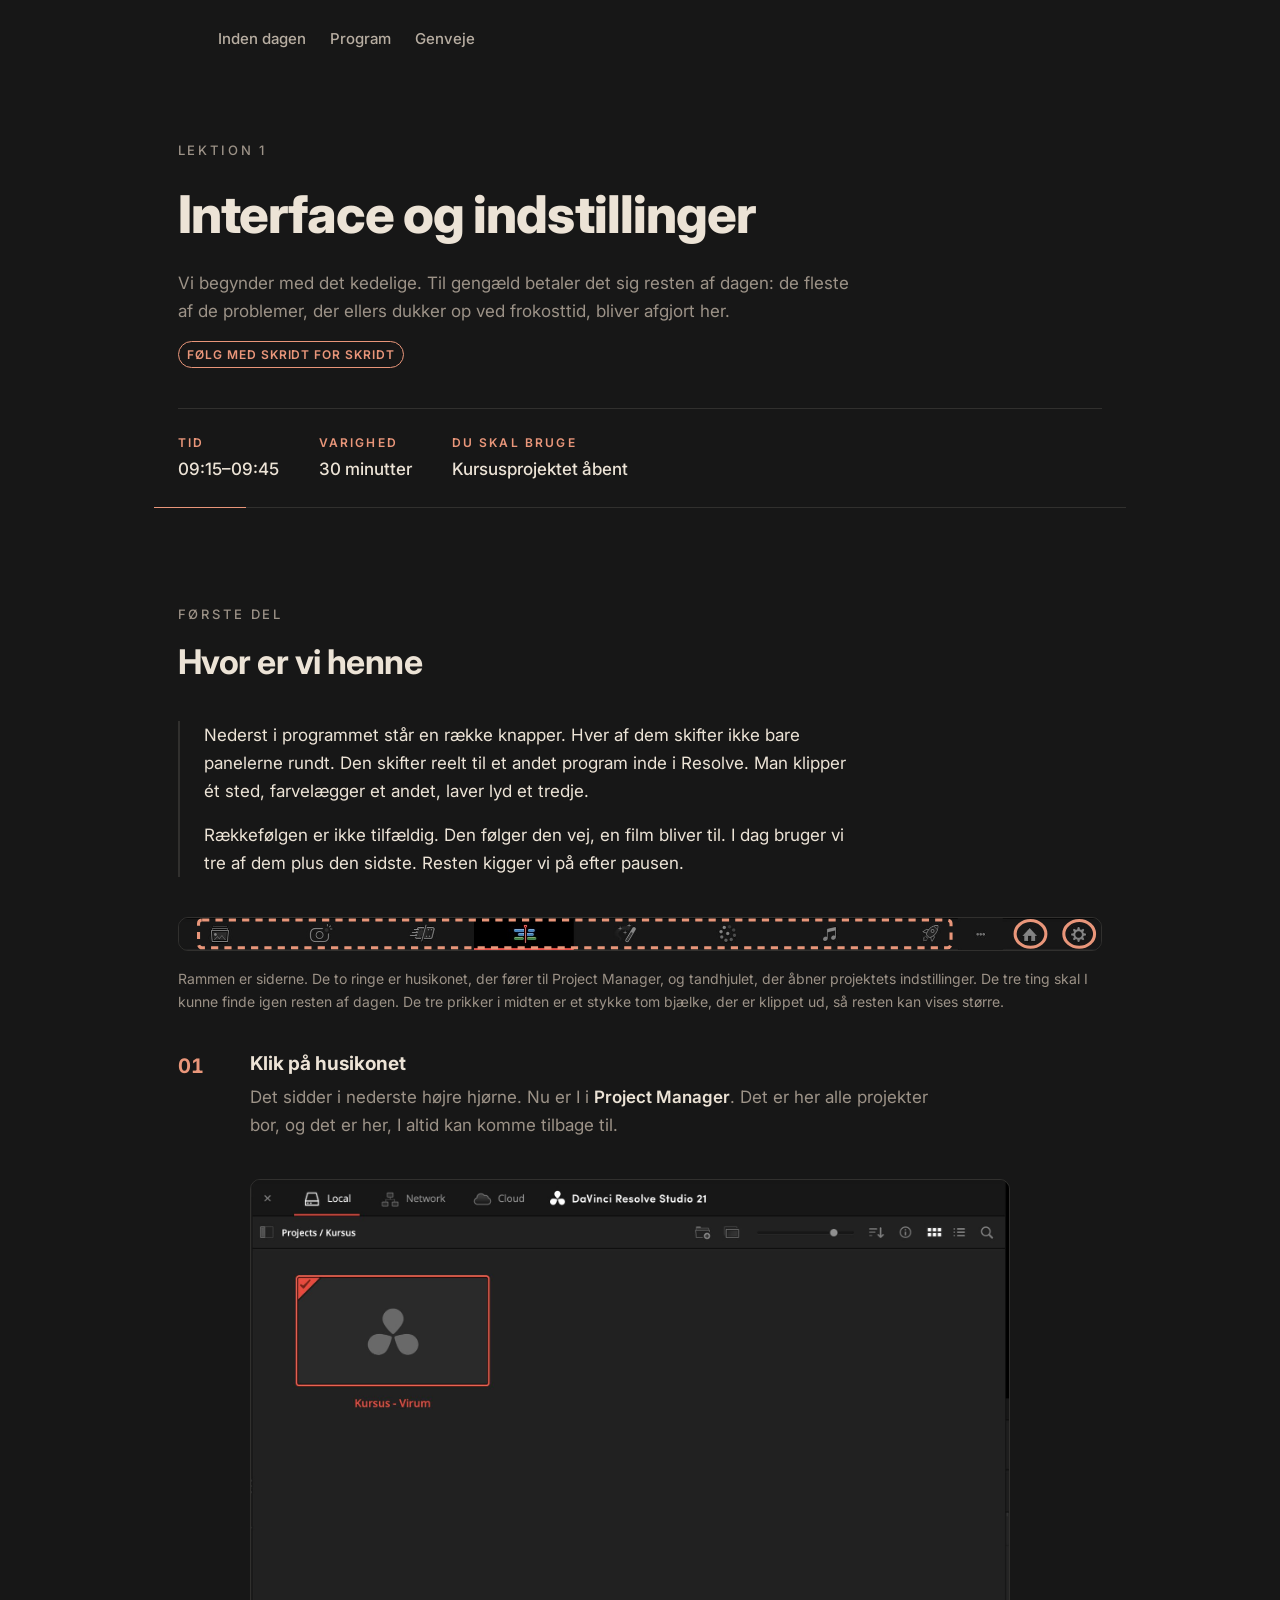
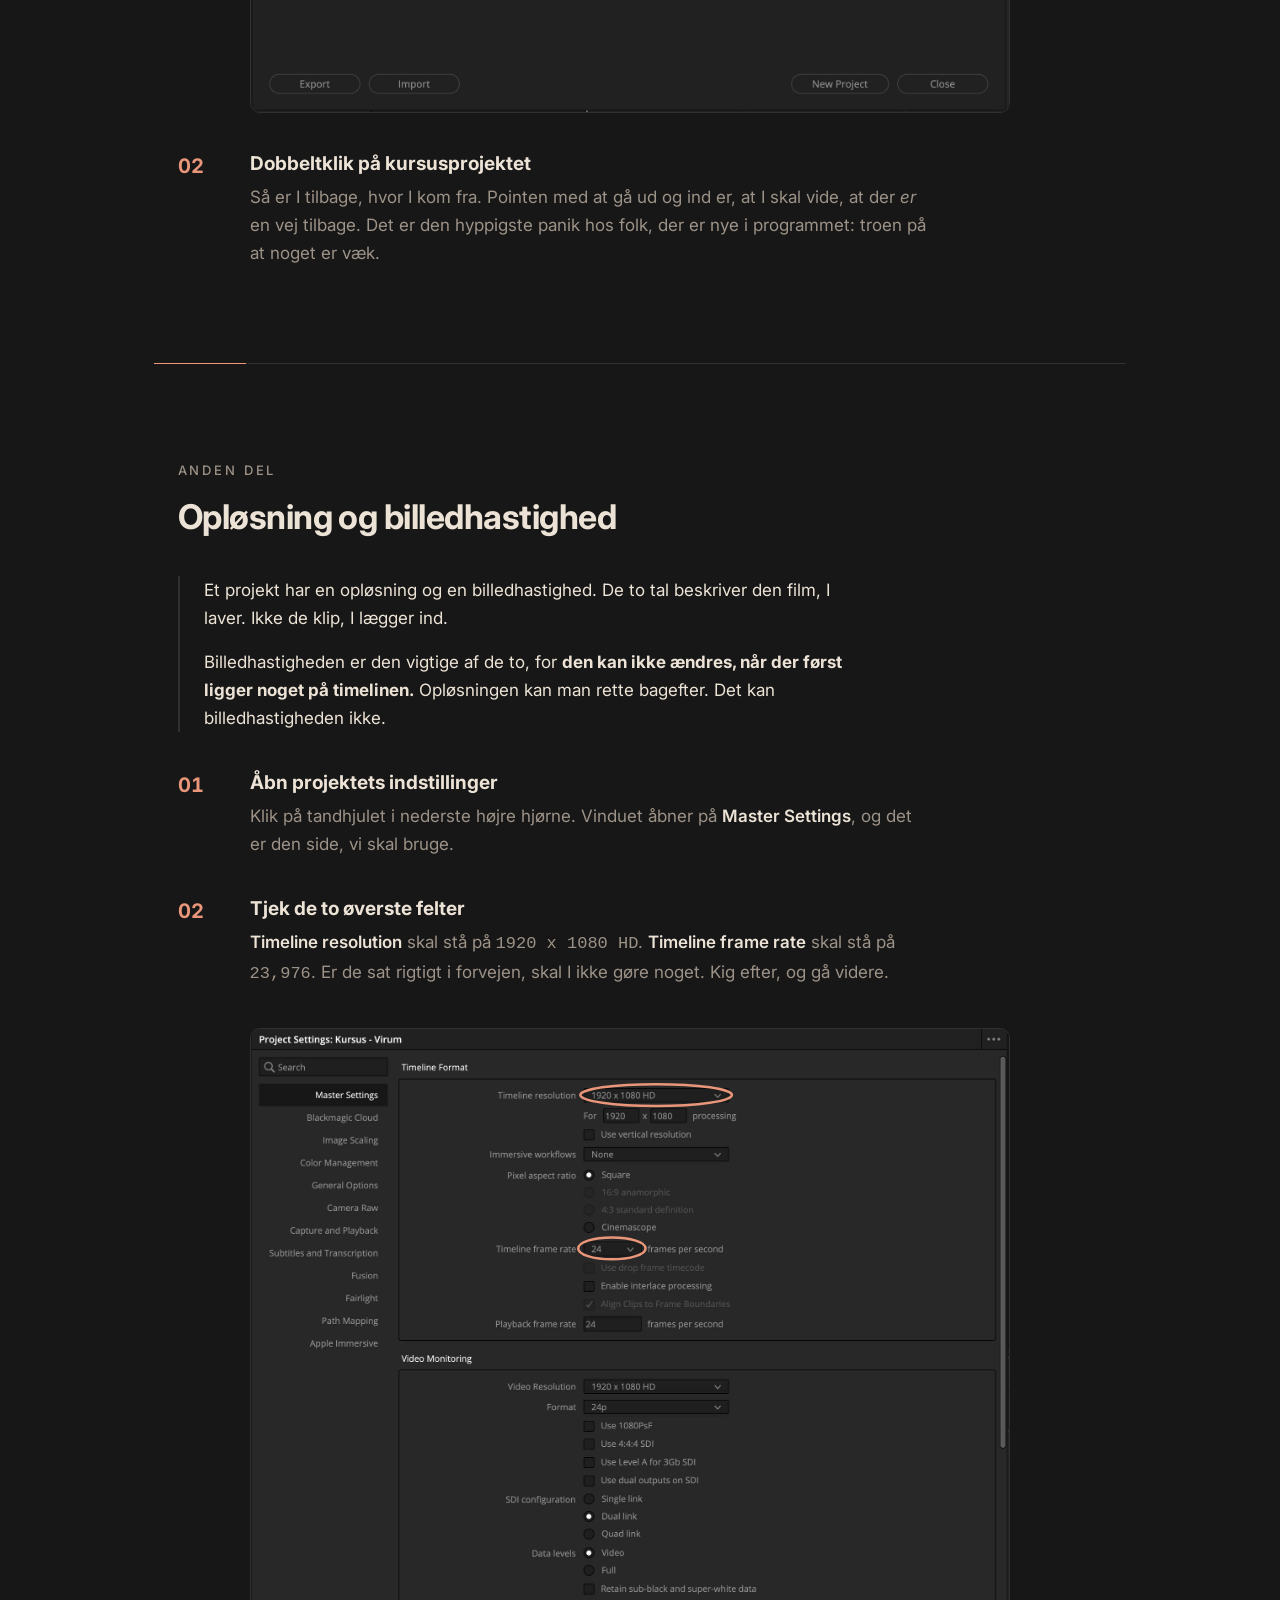
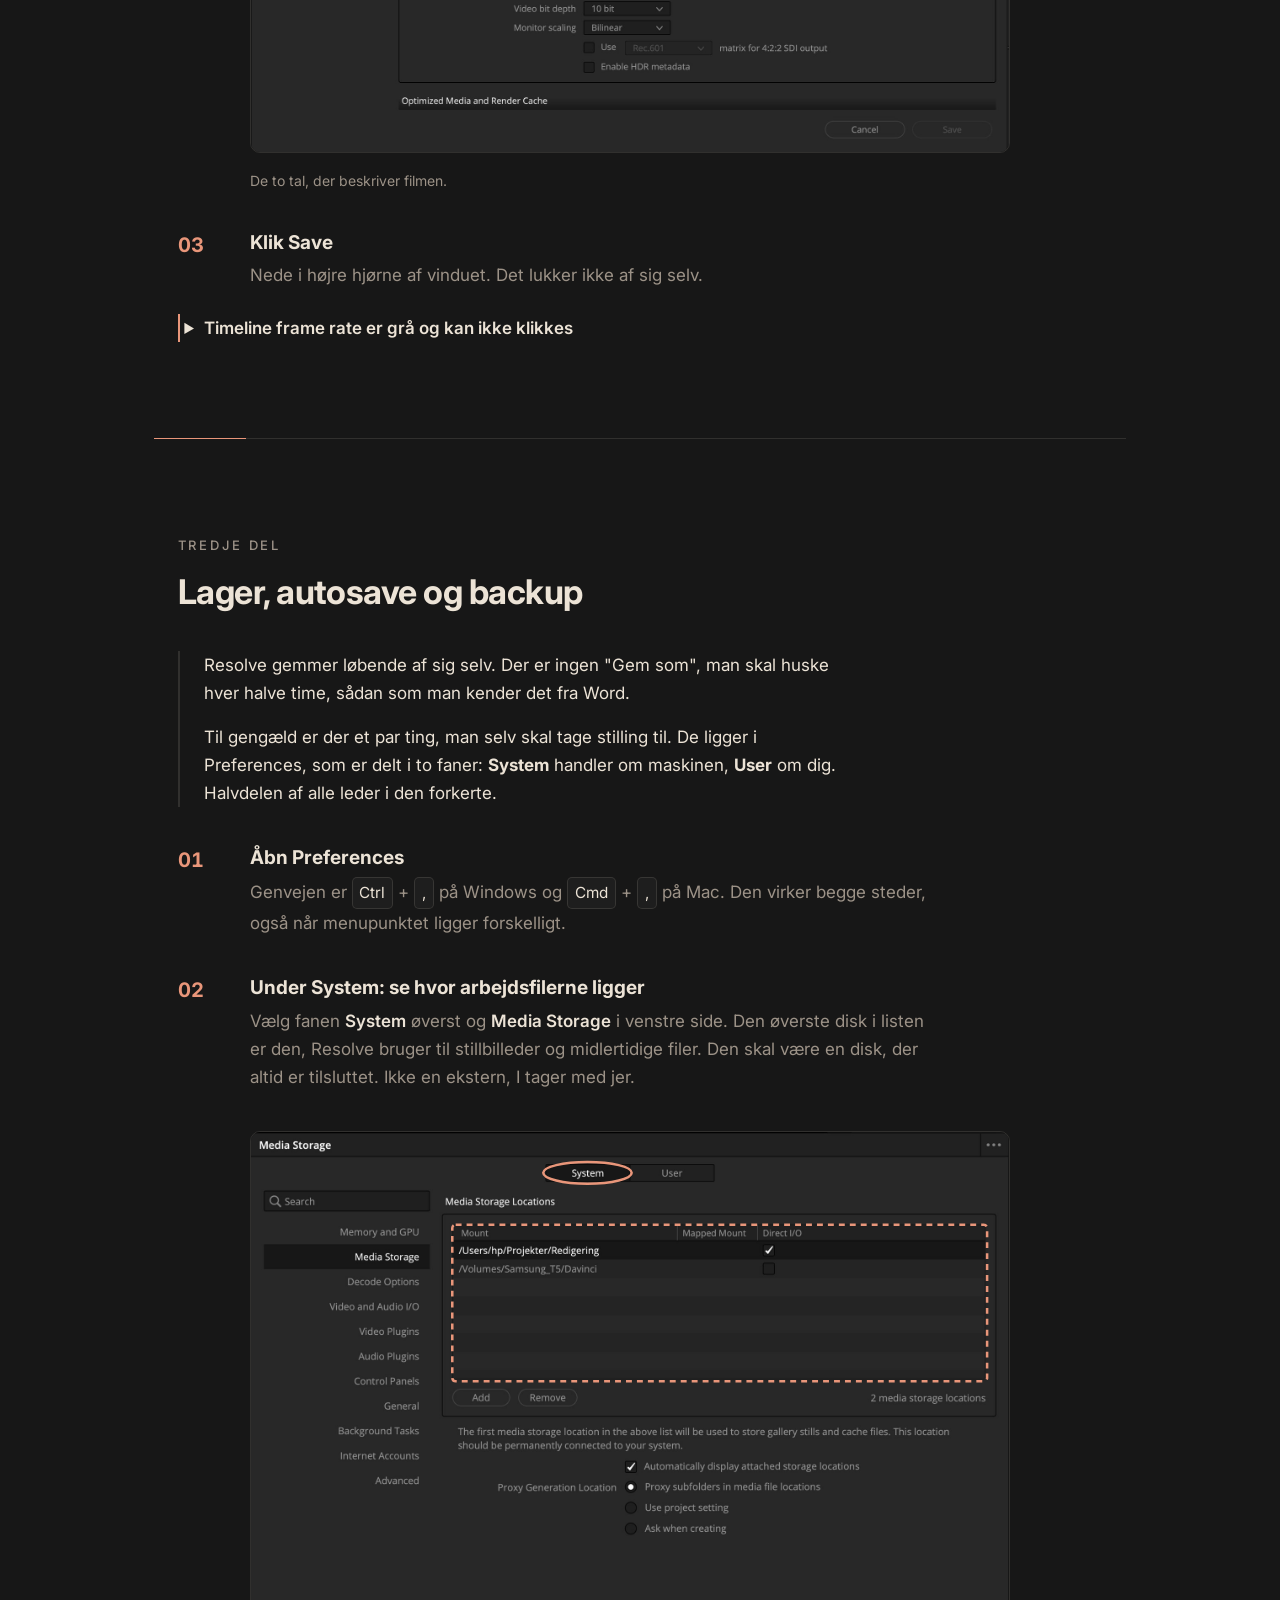
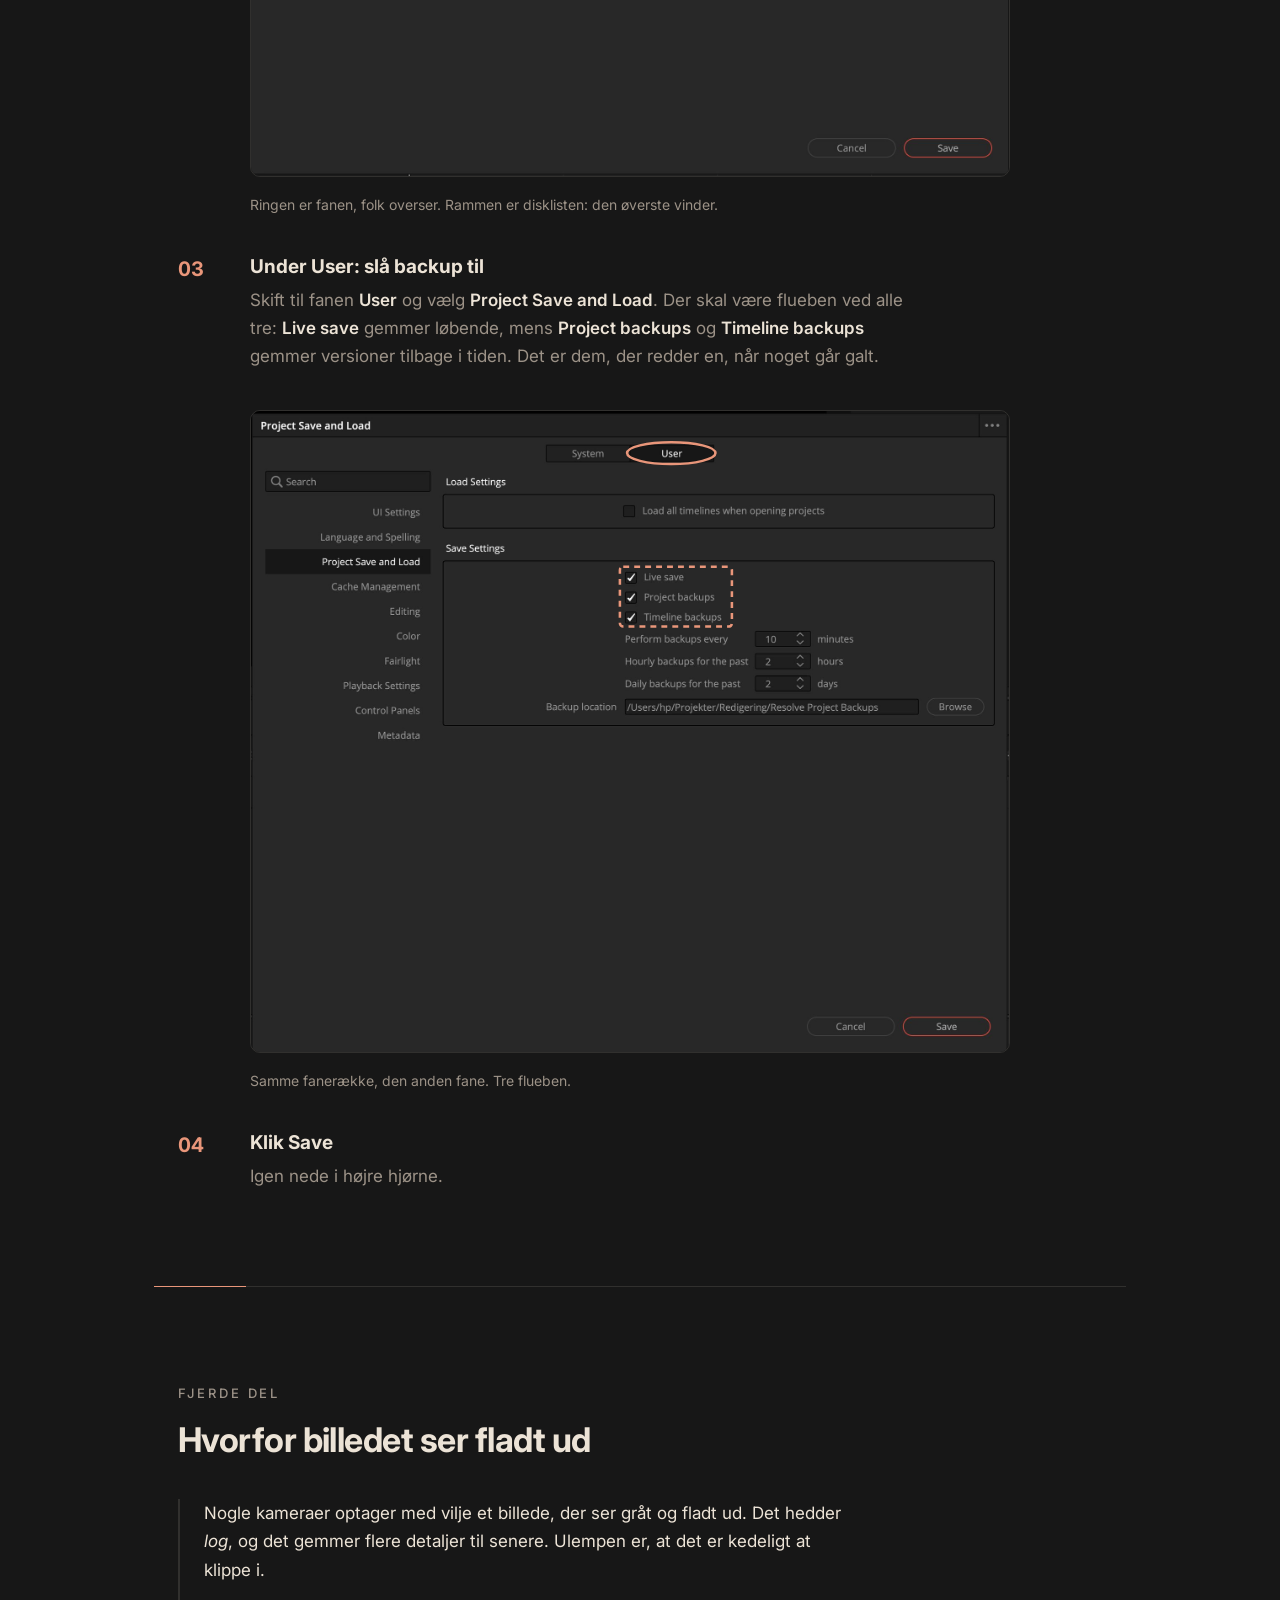
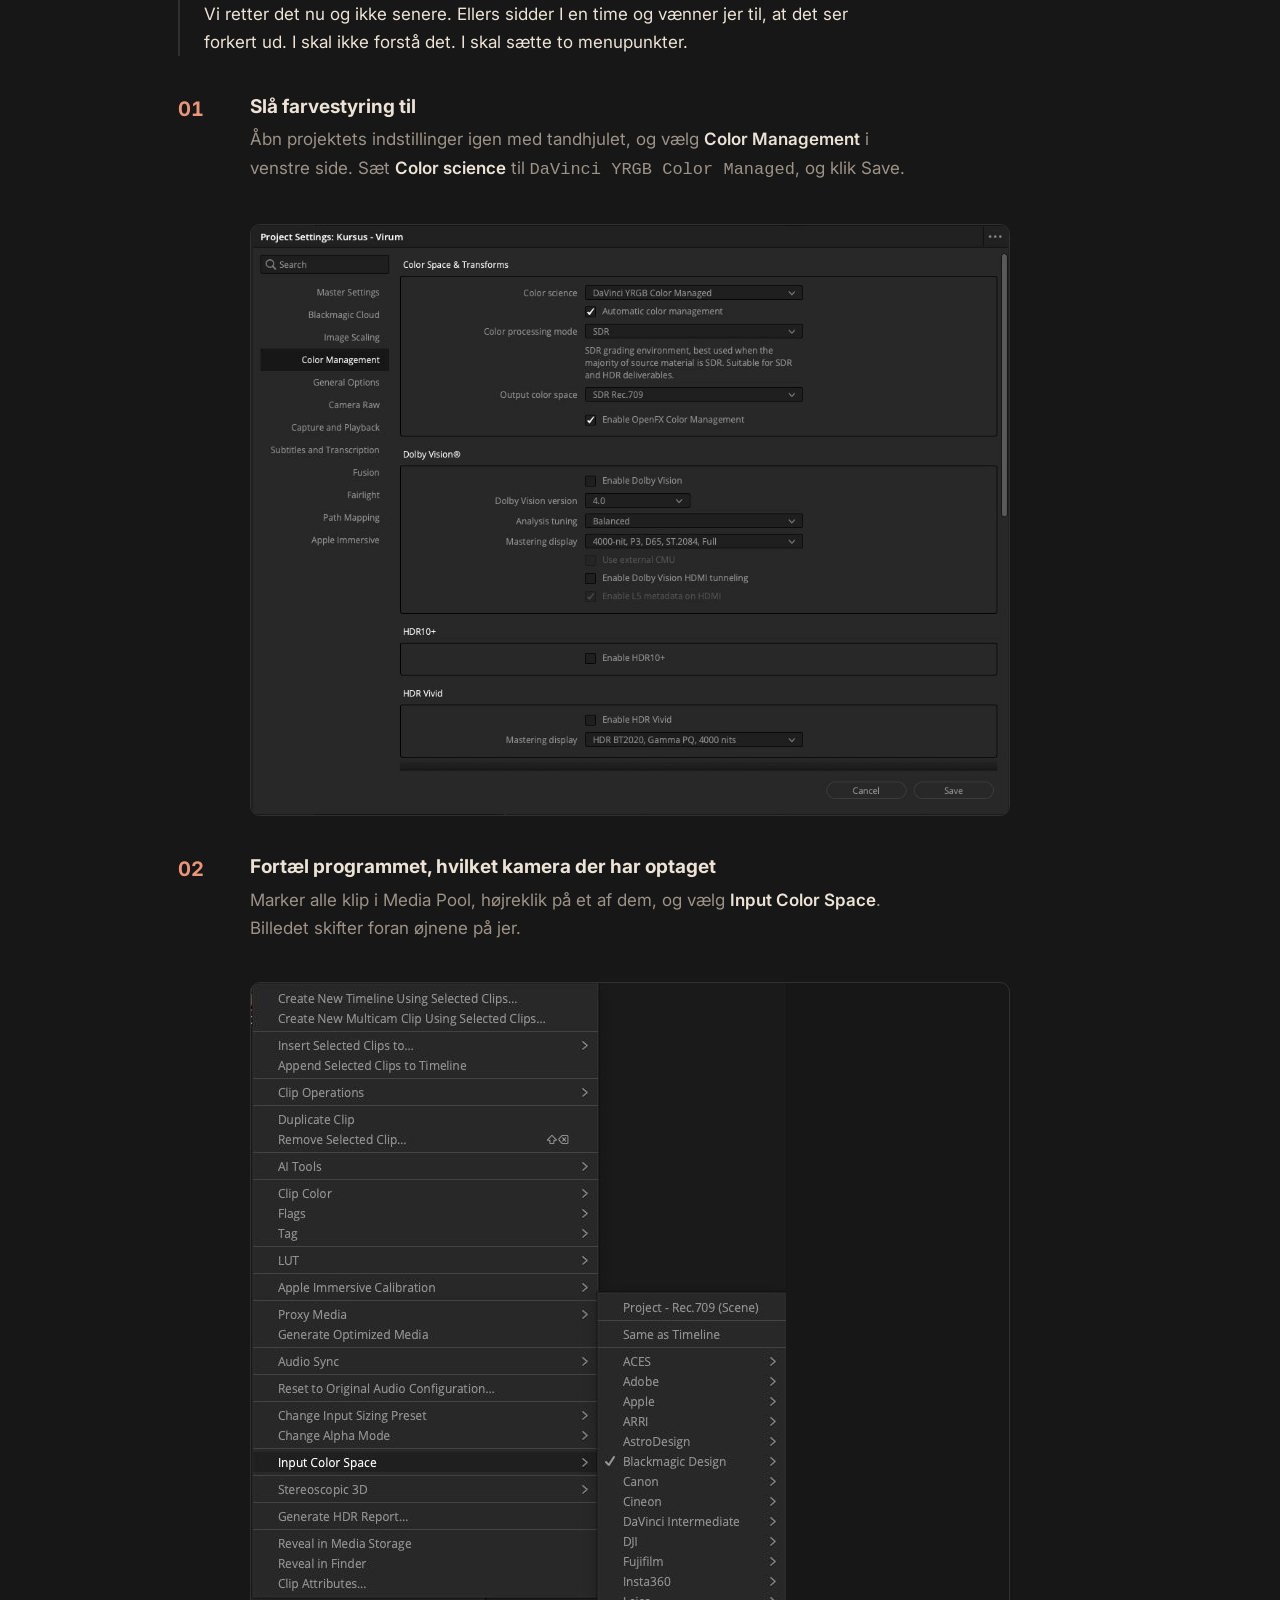
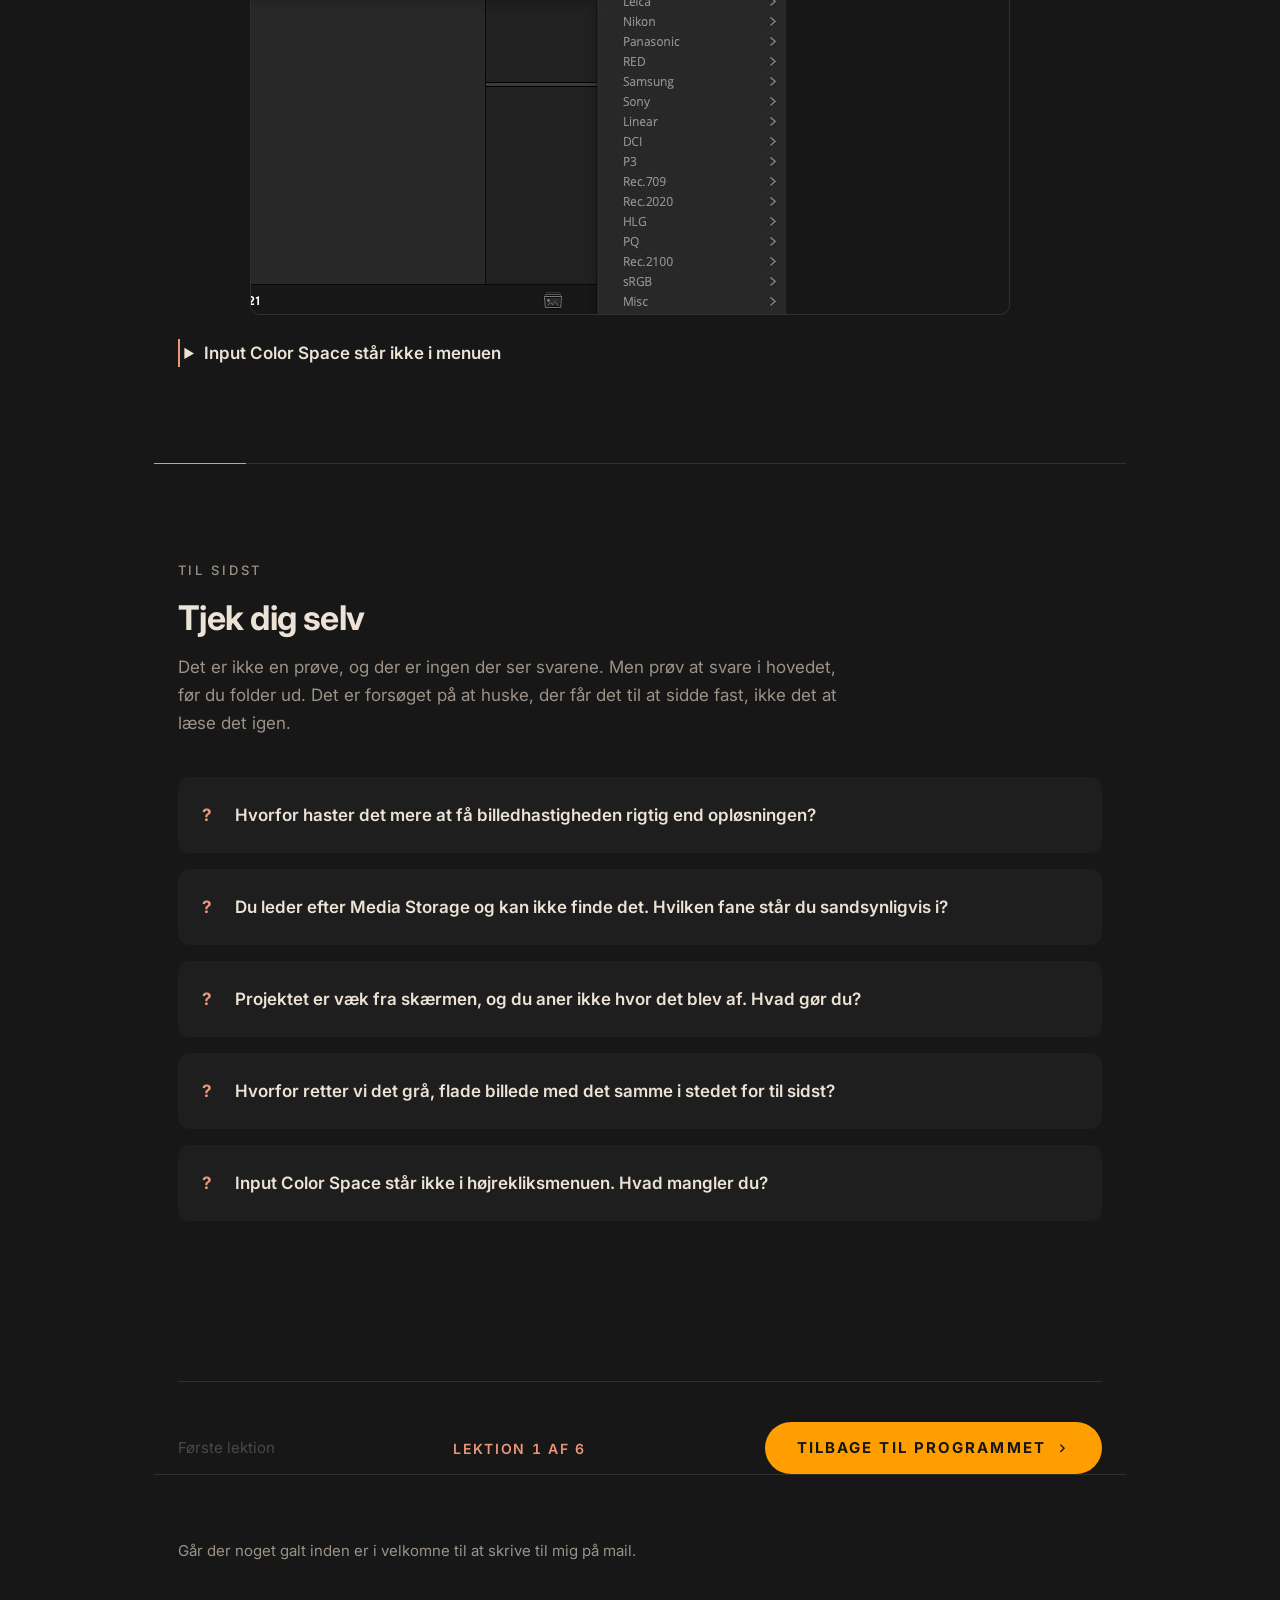
==== lektion-1-interface.html @ 46709206 "Kursusplan, materialepakke, L1-L2 og status til CLAUDE.md" ====
<!DOCTYPE html>
<html lang="da">
<head>
<meta charset="utf-8">
<meta name="viewport" content="width=device-width, initial-scale=1">
<title>1 · Interface og indstillinger – kursus i DaVinci Resolve</title>
<meta name="description" content="Første lektion: hvordan Resolve er skruet sammen, og de fire indstillinger du skal have på plads før du begynder.">
<link rel="preconnect" href="https://fonts.googleapis.com">
<link rel="preconnect" href="https://fonts.gstatic.com" crossorigin>
<link href="https://fonts.googleapis.com/css2?family=Inter:wght@300;400;500;600;700;800&display=swap" rel="stylesheet">
<link rel="stylesheet" href="css/style.css">
</head>
<body>

<a class="skip" href="#del1">Spring til første del</a>

<nav class="nav" aria-label="Kursets sider">
  <div class="wrap">
    <ul class="nav__list">
      <li><a class="nav__link" href="index.html">Inden dagen</a></li>
      <li><a class="nav__link" href="program.html">Program</a></li>
      <li><a class="nav__link" href="program.html#genveje">Genveje</a></li>
    </ul>
  </div>
</nav>

<div class="wrap">
  <header class="pagehead">
    <p class="kicker">Lektion 1</p>
    <h1 class="pagehead__title">Interface og indstillinger</h1>
    <p class="pagehead__intro">
      Vi begynder med det kedelige. Til gengæld betaler det sig resten af dagen:
      de fleste af de problemer, der ellers dukker op ved frokosttid, bliver
      afgjort her.
    </p>
    <span class="scaffold">Følg med skridt for skridt</span>

    <div class="meta">
      <div>
        <p class="meta__key">Tid</p>
        <p class="meta__val">09:15–09:45</p>
      </div>
      <div>
        <p class="meta__key">Varighed</p>
        <p class="meta__val">30 minutter</p>
      </div>
      <div>
        <p class="meta__key">Du skal bruge</p>
        <p class="meta__val">Kursusprojektet åbent</p>
      </div>
    </div>
  </header>
</div>

<hr class="rule">

<main>

<!-- ===================================================================== -->
<section class="section" id="del1">
  <div class="wrap">
    <p class="kicker">Første del</p>
    <h2 class="section__title">Hvor er vi henne</h2>

    <div class="lead-in">
      <p>
        Nederst i programmet står en række knapper. Hver af dem skifter ikke bare
        panelerne rundt. Den skifter reelt til et andet program inde i Resolve.
        Man klipper ét sted, farvelægger et andet, laver lyd et tredje.
      </p>
      <p>
        Rækkefølgen er ikke tilfældig. Den følger den vej, en film bliver til.
        I dag bruger vi tre af dem plus den sidste. Resten kigger vi på efter pausen.
      </p>
    </div>

    <figure class="shot shot--wide">
      <div class="shot__frame">
        <img src="assets/l1-1-bundlinjen.jpg"
             alt="Nederste kant af DaVinci Resolve. Til venstre en række med otte sideknapper, hvor Edit er fremhævet med en rød streg under. Tre prikker markerer et stykke tom bjælke, der er skåret ud. Til højre et husikon og et tandhjul."
             width="1800" height="62" loading="lazy">
        <svg class="shot__marks" viewBox="0 0 1800 62" aria-hidden="true" preserveAspectRatio="xMidYMid meet">
          <rect class="box" x="38" y="4" width="1468" height="54" rx="7"/>
          <ellipse class="ring" cx="1661" cy="31" rx="30" ry="26"/>
          <ellipse class="ring" cx="1756" cy="31" rx="30" ry="26"/>
        </svg>
      </div>
      <figcaption class="shot__caption">
        Rammen er siderne. De to ringe er husikonet, der fører til Project Manager,
        og tandhjulet, der åbner projektets indstillinger. De tre ting skal I kunne
        finde igen resten af dagen. De tre prikker i midten er et stykke tom bjælke,
        der er klippet ud, så resten kan vises større.
      </figcaption>
    </figure>

    <ol class="steps">
      <li class="step reveal">
        <div>
          <h3 class="step__title">Klik på husikonet</h3>
          <p class="step__body">
            Det sidder i nederste højre hjørne. Nu er I i <strong>Project Manager</strong>.
            Det er her alle projekter bor, og det er her, I altid kan komme tilbage til.
          </p>

          <figure class="shot">
            <div class="shot__frame">
              <img src="assets/l1-2-project-manager.jpg"
                   alt="Project Manager med kursusprojektet vist som et enkelt felt."
                   width="1800" height="1263" loading="lazy">
            </div>
          </figure>
        </div>
      </li>

      <li class="step reveal">
        <div>
          <h3 class="step__title">Dobbeltklik på kursusprojektet</h3>
          <p class="step__body">
            Så er I tilbage, hvor I kom fra. Pointen med at gå ud og ind er, at I skal
            vide, at der <em>er</em> en vej tilbage. Det er den hyppigste panik hos folk,
            der er nye i programmet: troen på at noget er væk.
          </p>
        </div>
      </li>
    </ol>
  </div>
</section>

<hr class="rule">

<!-- ===================================================================== -->
<section class="section" id="del2">
  <div class="wrap">
    <p class="kicker">Anden del</p>
    <h2 class="section__title">Opløsning og billedhastighed</h2>

    <div class="lead-in">
      <p>
        Et projekt har en opløsning og en billedhastighed. De to tal beskriver den film,
        I laver. Ikke de klip, I lægger ind.
      </p>
      <p>
        Billedhastigheden er den vigtige af de to, for
        <strong>den kan ikke ændres, når der først ligger noget på timelinen.</strong>
        Opløsningen kan man rette bagefter. Det kan billedhastigheden ikke.
      </p>
    </div>

    <ol class="steps">
      <li class="step reveal">
        <div>
          <h3 class="step__title">Åbn projektets indstillinger</h3>
          <p class="step__body">
            Klik på tandhjulet i nederste højre hjørne. Vinduet åbner på
            <strong>Master Settings</strong>, og det er den side, vi skal bruge.
          </p>
        </div>
      </li>

      <li class="step reveal">
        <div>
          <h3 class="step__title">Tjek de to øverste felter</h3>
          <p class="step__body">
            <strong>Timeline resolution</strong> skal stå på <code>1920 x 1080 HD</code>.
            <strong>Timeline frame rate</strong> skal stå på <code>23,976</code>.
            Er de sat rigtigt i forvejen, skal I ikke gøre noget. Kig efter, og gå videre.
          </p>

          <figure class="shot">
            <div class="shot__frame">
              <img src="assets/l1-3-project-settings.jpg"
                   alt="Project Settings på siden Master Settings. Øverst står Timeline resolution sat til 1920 x 1080 HD, og længere nede Timeline frame rate sat til 24 (skærmbilledet mangler at blive taget om efter skiftet til 23,976)."
                   width="1800" height="1715" loading="lazy">
              <!-- ROUGH CUT: billedet viser stadig 24. Tag det om, når Master
                   Settings er sat til 23,976 i det rigtige projekt, så det matcher
                   teksten og beslutningen om at følge Efterårs egen 23,976 fps. -->
              <svg class="shot__marks" viewBox="0 0 1800 1715" aria-hidden="true" preserveAspectRatio="xMidYMid meet">
                <ellipse class="ring" cx="962" cy="157" rx="180" ry="26"/>
                <ellipse class="ring" cx="857" cy="521" rx="80" ry="26"/>
              </svg>
            </div>
            <figcaption class="shot__caption">De to tal, der beskriver filmen.</figcaption>
          </figure>
        </div>
      </li>

      <li class="step reveal">
        <div>
          <h3 class="step__title">Klik Save</h3>
          <p class="step__body">
            Nede i højre hjørne af vinduet. Det lukker ikke af sig selv.
          </p>
        </div>
      </li>
    </ol>

    <details class="hint">
      <summary>Timeline frame rate er grå og kan ikke klikkes</summary>
      <p>
        Så ligger der allerede noget på en timeline i projektet, og så er
        billedhastigheden låst. Det er ikke et problem i dag: værdien er sat rigtigt
        i pakken på forhånd.
      </p>
    </details>
  </div>
</section>

<hr class="rule">

<!-- ===================================================================== -->
<section class="section" id="del3">
  <div class="wrap">
    <p class="kicker">Tredje del</p>
    <h2 class="section__title">Lager, autosave og backup</h2>

    <div class="lead-in">
      <p>
        Resolve gemmer løbende af sig selv. Der er ingen "Gem som", man skal huske hver
        halve time, sådan som man kender det fra Word.
      </p>
      <p>
        Til gengæld er der et par ting, man selv skal tage stilling til. De ligger i
        Preferences, som er delt i to faner: <strong>System</strong> handler om maskinen,
        <strong>User</strong> om dig. Halvdelen af alle leder i den forkerte.
      </p>
    </div>

    <ol class="steps">
      <li class="step reveal">
        <div>
          <h3 class="step__title">Åbn Preferences</h3>
          <p class="step__body">
            Genvejen er <kbd>Ctrl</kbd> + <kbd>,</kbd> på Windows og
            <kbd>Cmd</kbd> + <kbd>,</kbd> på Mac. Den virker begge steder, også når
            menupunktet ligger forskelligt.
          </p>
        </div>
      </li>

      <li class="step reveal">
        <div>
          <h3 class="step__title">Under System: se hvor arbejdsfilerne ligger</h3>
          <p class="step__body">
            Vælg fanen <strong>System</strong> øverst og
            <strong>Media Storage</strong> i venstre side. Den øverste disk i listen er
            den, Resolve bruger til stillbilleder og midlertidige filer. Den skal være en
            disk, der altid er tilsluttet. Ikke en ekstern, I tager med jer.
          </p>

          <figure class="shot">
            <div class="shot__frame">
              <img src="assets/l1-4-media-storage.jpg"
                   alt="Preferences på fanen System med Media Storage valgt. En liste viser to diske, hvor den øverste er markeret."
                   width="1800" height="1530" loading="lazy">
              <svg class="shot__marks" viewBox="0 0 1800 1530" aria-hidden="true" preserveAspectRatio="xMidYMid meet">
                <ellipse class="ring" cx="799" cy="97" rx="105" ry="26"/>
                <rect class="box" x="478" y="220" width="1270" height="372" rx="8"/>
              </svg>
            </div>
            <figcaption class="shot__caption">
              Ringen er fanen, folk overser. Rammen er disklisten: den øverste vinder.
            </figcaption>
          </figure>
        </div>
      </li>

      <li class="step reveal">
        <div>
          <h3 class="step__title">Under User: slå backup til</h3>
          <p class="step__body">
            Skift til fanen <strong>User</strong> og vælg
            <strong>Project Save and Load</strong>. Der skal være flueben ved alle tre:
            <strong>Live save</strong> gemmer løbende, mens
            <strong>Project backups</strong> og <strong>Timeline backups</strong> gemmer
            versioner tilbage i tiden. Det er dem, der redder en, når noget går galt.
          </p>

          <figure class="shot">
            <div class="shot__frame">
              <img src="assets/l1-5-live-save.jpg"
                   alt="Preferences på fanen User med Project Save and Load valgt. Tre afkrydsningsfelter er slået til: Live save, Project backups og Timeline backups."
                   width="1800" height="1521" loading="lazy">
              <svg class="shot__marks" viewBox="0 0 1800 1521" aria-hidden="true" preserveAspectRatio="xMidYMid meet">
                <ellipse class="ring" cx="998" cy="100" rx="105" ry="26"/>
                <rect class="box" x="876" y="370" width="266" height="142" rx="8"/>
              </svg>
            </div>
            <figcaption class="shot__caption">Samme fanerække, den anden fane. Tre flueben.</figcaption>
          </figure>
        </div>
      </li>

      <li class="step reveal">
        <div>
          <h3 class="step__title">Klik Save</h3>
          <p class="step__body">Igen nede i højre hjørne.</p>
        </div>
      </li>
    </ol>
  </div>
</section>

<hr class="rule">

<!-- ===================================================================== -->
<section class="section" id="del4">
  <div class="wrap">
    <p class="kicker">Fjerde del</p>
    <h2 class="section__title">Hvorfor billedet ser fladt ud</h2>

    <div class="lead-in">
      <p>
        Nogle kameraer optager med vilje et billede, der ser gråt og fladt ud. Det hedder
        <em>log</em>, og det gemmer flere detaljer til senere. Ulempen er, at det er
        kedeligt at klippe i.
      </p>
      <p>
        Vi retter det nu og ikke senere. Ellers sidder I en time og vænner jer til, at
        det ser forkert ud. I skal ikke forstå det. I skal sætte to menupunkter.
      </p>
    </div>

    <ol class="steps">
      <li class="step reveal">
        <div>
          <h3 class="step__title">Slå farvestyring til</h3>
          <p class="step__body">
            Åbn projektets indstillinger igen med tandhjulet, og vælg
            <strong>Color Management</strong> i venstre side. Sæt
            <strong>Color science</strong> til <code>DaVinci YRGB Color Managed</code>,
            og klik Save.
          </p>

          <figure class="shot">
            <div class="shot__frame">
              <img src="assets/l1-6-color-management.jpg"
                   alt="Color Management i projektets indstillinger med Color science sat til DaVinci YRGB Color Managed."
                   width="1042" height="812" loading="lazy">
            </div>
          </figure>
        </div>
      </li>

      <li class="step reveal">
        <div>
          <h3 class="step__title">Fortæl programmet, hvilket kamera der har optaget</h3>
          <p class="step__body">
            Marker alle klip i Media Pool, højreklik på et af dem, og vælg
            <strong>Input Color Space</strong>. Billedet skifter foran øjnene på jer.
          </p>

          <figure class="shot">
            <div class="shot__frame">
              <img src="assets/l1-7-input-color-space.jpg"
                   alt="Højrekliksmenuen i Media Pool med menupunktet Input Color Space."
                   width="535" height="931" loading="lazy">
            </div>
          </figure>
        </div>
      </li>
    </ol>

    <details class="hint">
      <summary>Input Color Space står ikke i menuen</summary>
      <p>
        Så er første trin ikke gemt endnu. Menupunktet findes kun, når projektet står i
        en farvestyret tilstand. Gå tilbage til Color Management, tjek at der står
        <code>DaVinci YRGB Color Managed</code>, og klik Save. Husk også, at højrekliket
        skal lande oven på et markeret klip og ikke i det tomme felt ved siden af.
      </p>
    </details>
  </div>
</section>

<hr class="rule">

<!-- ===================================================================== -->
<section class="section" id="selvtjek">
  <div class="wrap">
    <p class="kicker">Til sidst</p>
    <h2 class="section__title">Tjek dig selv</h2>
    <p class="section__intro">
      Det er ikke en prøve, og der er ingen der ser svarene. Men prøv at svare i
      hovedet, før du folder ud. Det er forsøget på at huske, der får det til at
      sidde fast, ikke det at læse det igen.
    </p>

    <div class="check">

      <details class="check__item">
        <summary>Hvorfor haster det mere at få billedhastigheden rigtig end opløsningen?</summary>
        <p class="check__answer">
          Fordi billedhastigheden låser sig, så snart der ligger noget på timelinen.
          Opløsningen kan du rette bagefter, hvis du opdager at den er forkert. Det
          kan billedhastigheden ikke.
        </p>
      </details>

      <details class="check__item">
        <summary>Du leder efter Media Storage og kan ikke finde det. Hvilken fane står du sandsynligvis i?</summary>
        <p class="check__answer">
          User. Media Storage ligger under System, fordi det handler om maskinen og
          ikke om dig. De to faner ligner hinanden, og det er den hyppigste omvej.
        </p>
      </details>

      <details class="check__item">
        <summary>Projektet er væk fra skærmen, og du aner ikke hvor det blev af. Hvad gør du?</summary>
        <p class="check__answer">
          Klikker på husikonet i nederste højre hjørne. Det fører til Project Manager,
          hvor alle projekter bor, og dit ligger der stadig.
        </p>
      </details>

      <details class="check__item">
        <summary>Hvorfor retter vi det grå, flade billede med det samme i stedet for til sidst?</summary>
        <p class="check__answer">
          Fordi man ellers klipper en hel formiddag i et billede, der ser forkert ud,
          og vænner sig til det. Beslutninger om hvad der er lyst og mørkt bliver
          truffet undervejs, og de bliver forkerte.
        </p>
      </details>

      <details class="check__item">
        <summary>Input Color Space står ikke i højrekliksmenuen. Hvad mangler du?</summary>
        <p class="check__answer">
          At slå farvestyringen til og gemme. Menupunktet findes kun, når projektet
          står i en farvestyret tilstand. Tjek også at højrekliket lander oven på et
          markeret klip og ikke i det tomme felt ved siden af.
        </p>
      </details>

    </div>
  </div>
</section>

<!-- ===================================================================== -->
<div class="wrap">
  <nav class="lesson-nav" aria-label="Mellem lektioner">
    <span class="lesson-nav__spacer">Første lektion</span>
    <span class="lesson-nav__where">Lektion 1 af 6</span>
    <a class="btn" href="program.html">
      Tilbage til programmet
      <svg class="btn__icon" viewBox="0 0 24 24" aria-hidden="true"><path d="M8.6 16.6 13.2 12 8.6 7.4 10 6l6 6-6 6z"/></svg>
    </a>
  </nav>
</div>

</main>

<footer class="footer">
  <div class="wrap">
    <p>Går der noget galt inden er i velkomne til at skrive til mig på mail.</p>
  </div>
</footer>

</body>
</html>
---- css/style.css ----
/* ==========================================================================
   Fra redigering til færdig film – onboarding før kursusdagen.

   Én side, fem sektioner, ingen navigation. Kursisten skal kunne installere
   programmet og lave sine lektier uden at træffe et eneste valg om hvor på
   siden man skal hen.

   Amber betyder handling og intet andet. Rust strukturerer: trin-numre,
   annotationer, skillelinjer. Ingen af dem bruges som store flader.
   ========================================================================== */

:root {
  --bg:       #171717;
  --surface:  #1e1e1e;
  --petrol:   #0E3D42;

  --amber:    #FF9E00;   /* 8,66:1 mod --bg · primær accent, kun handling */
  --rust:     #E9967A;   /* 7,78:1 mod --bg · sekundær, kun struktur */

  --ink:      #ece3d6;   /* 14,11:1 mod --bg */
  --ink-dim:  #9c9287;   /*  5,87:1 mod --bg */
  --ink-soft: #b8aea2;   /*  5,45:1 mod --petrol · kickeren i hero står på
                            cirklen, hvor --ink-dim kun når 3,9:1 */

  --line:     rgba(236, 227, 214, 0.12);

  --font: "Inter", system-ui, -apple-system, "Segoe UI", sans-serif;
  --ease: cubic-bezier(0.22, 1, 0.36, 1);

  /* Én afstandsskala. Alt lodret rytme er et af disse tal. */
  --s1: 0.5rem;
  --s2: 1rem;
  --s3: 1.5rem;
  --s4: 2.5rem;
  --s5: 4rem;
  --s6: 6rem;

  --measure: 62ch;    /* maks linjelængde på brødtekst */
  --wrap: 1100px;     /* tekstspaltens bredde inde i skallen */

  /* Skallen er hele sidens bredde: hero, skillelinjer og footer-kant med.
     Cirka 3/4 af skærmen. Bunden på 680px undgår et spring lige over
     mobil-brydepunktet, loftet holder den fra at løbe løbsk på brede skærme. */
  --shell: clamp(680px, 76vw, 1500px);
}

*, *::before, *::after { box-sizing: border-box; }

html { scroll-behavior: smooth; }
@media (prefers-reduced-motion: reduce) {
  html { scroll-behavior: auto; }
}

body {
  margin: 0;
  background: var(--bg);
  color: var(--ink);
  font-family: var(--font);
  font-size: clamp(1rem, 0.96rem + 0.2vw, 1.0625rem);
  line-height: 1.65;
  -webkit-font-smoothing: antialiased;
}

img { max-width: 100%; height: auto; display: block; }

.wrap {
  width: min(100% - 2 * var(--s3), var(--wrap));
  margin-inline: auto;
}

/* På desktop trækkes hele siden ind i en centreret spalte, så heroen,
   skillelinjerne og footer-kanten stopper samme sted i stedet for at løbe
   ud i vinduskanten. På telefon fylder siden fortsat hele bredden. */
@media (min-width: 721px) {
  body {
    width: var(--shell);
    margin-inline: auto;
  }
}

/* Skip-link: første tabstop, usynlig indtil den får fokus. */
.skip {
  position: absolute;
  left: var(--s2);
  top: -4rem;
  z-index: 10;
  padding: var(--s1) var(--s3);
  background: var(--amber);
  color: var(--bg);
  font-weight: 600;
  border-radius: 999px;
  transition: top 0.15s var(--ease);
}
.skip:focus { top: var(--s2); }

/* --------------------------------------------------------------------------
   Typografi
   -------------------------------------------------------------------------- */

h1, h2, h3 { line-height: 1.15; margin: 0; text-wrap: balance; }

.kicker {
  margin: 0 0 var(--s2);
  font-size: 0.8125rem;
  font-weight: 500;
  letter-spacing: 0.22em;
  text-transform: uppercase;
  color: var(--ink-dim);
}

.hero .kicker { color: var(--ink-soft); }

.section__title {
  font-size: clamp(1.5rem, 1.2rem + 1.5vw, 2.125rem);
  font-weight: 700;
  letter-spacing: -0.015em;
}

.section__intro {
  max-width: var(--measure);
  margin: var(--s2) 0 0;
  color: var(--ink-dim);
}

.section { padding-block: var(--s6); }

/* Første skærmbillede skal indeholde heroen og de praktiske oplysninger og
   ikke mere end det: ser man begyndelsen på næste sektion, ser man en opgave
   man endnu ikke har fået at vide man skal løse. Afstanden er sat i vh frem
   for px, fordi hele pointen afhænger af skærmens højde. */
#installer { padding-top: clamp(var(--s6), 34vh, 30rem); }

a { color: var(--amber); text-underline-offset: 0.2em; }
a:hover { color: var(--ink); }

/* Én fokusmarkering på hele siden, så tastaturbrugere altid ved hvor de er. */
:focus-visible {
  outline: 3px solid var(--amber);
  outline-offset: 3px;
  border-radius: 4px;
}

/* --------------------------------------------------------------------------
   Knap – sidens eneste handlingsform
   -------------------------------------------------------------------------- */

.btn {
  display: inline-flex;
  align-items: center;
  gap: var(--s1);
  padding: 0.85rem 2rem;
  background: var(--amber);
  color: var(--bg);
  font-size: 0.9375rem;
  font-weight: 700;
  letter-spacing: 0.14em;
  text-transform: uppercase;
  text-decoration: none;
  border-radius: 999px;
  transition: transform 0.18s var(--ease), box-shadow 0.18s var(--ease);
}
.btn:hover {
  color: var(--bg);
  transform: translateY(-2px);
  box-shadow: 0 8px 22px rgba(255, 158, 0, 0.28);
}
.btn:active { transform: translateY(0); }

.btn__icon { width: 1.1em; height: 1.1em; fill: currentColor; }

/* --------------------------------------------------------------------------
   Navigation

   Siden var oprindeligt en onepager uden navigation. Den begrundelse holdt så
   længe der kun var én side; med program- og lektionssider ville fraværet af
   navigation være en blindgyde, ikke en forenkling.

   Farven er --ink-soft og ikke --ink-dim. På forsiden ligger linjen oven på
   heroen, og på lave skærme kan petroleum-cirklens overkant nå op under den.
   --ink-soft er det ene token der klarer AA mod både --bg og --petrol.

   Aktiv side markeres i rust, ikke amber: "hvor du er" er struktur, ikke en
   handling. Amber ejer fortsat kun det, der beder om et klik.
   -------------------------------------------------------------------------- */

.nav__list {
  display: flex;
  flex-wrap: wrap;
  gap: var(--s3);
  list-style: none;
  margin: 0;
  padding-block: var(--s3);
}

.nav__link {
  color: var(--ink-soft);
  font-size: 0.9375rem;
  font-weight: 500;
  text-decoration: none;
}
.nav__link:hover { color: var(--ink); text-decoration: underline; }

.nav__link[aria-current="page"] {
  color: var(--rust);
  text-decoration: underline;
  text-underline-offset: 0.35em;
  text-decoration-thickness: 2px;
}

/* På forsiden lægger linjen sig oven på heroen i stedet for at skubbe den ned.
   Ellers skrider beregningen af første skærmbillede længere nede. */
.hero .nav {
  position: absolute;
  inset: 0 0 auto;
  z-index: 5;
}

/* --------------------------------------------------------------------------
   Hero
   -------------------------------------------------------------------------- */

.hero {
  position: relative;
  display: grid;
  place-items: center;
  min-height: min(88vh, 780px);
  /* Mere luft over end under: kompositionen har sin vægt lavt, fordi
     kameraets stativ trækker nedad, så symmetrisk padding ville se
     topmast ud. Toppen er sat i vh, så høje skærme får den luft, de
     har plads til. */
  padding-block: clamp(var(--s5), 11vh, 10rem) var(--s5);
  overflow: hidden;
}

.hero__stage {
  position: relative;
  width: min(100% - 2 * var(--s3), 980px);
  display: grid;
  place-items: center;
}

/* Petroleum-cirklen er et element, ikke et billede: skarp i alle størrelser
   og fri til at blive en ellipse når skærmen bliver smal. */
.hero__circle {
  grid-area: 1 / 1;
  position: relative;
  width: min(80vw, 660px);
  aspect-ratio: 1;
  background: var(--petrol);
  border-radius: 50%;
  transform: translateX(-8%);
}

.hero__content {
  grid-area: 1 / 1;
  position: relative;
  z-index: 2;
  text-align: center;
  /* Tekstblokken sidder lavere end cirklens midte, så figuren får plads
     foroven: det er kompositionen fra mockuppen. */
  transform: translate(-8%, 13%);
}

.hero__title {
  font-size: clamp(2rem, 1rem + 5.6vw, 4.25rem);
  letter-spacing: -0.01em;
  text-transform: uppercase;
  color: var(--amber);
}
.hero__line { display: block; white-space: nowrap; }
/* Mockuppens vægtskift: let optakt, tungt nøgleord. */
.hero__light { font-weight: 300; }
.hero__heavy { font-weight: 800; }

.hero__cta { margin-top: var(--s4); }

/* Figurerne er dekoration. De bærer ingen information, så de er skjult for
   skærmlæsere, og siden skal stå fuldt læsbar uden dem. */
.hero__fig {
  position: absolute;
  z-index: 3;
  pointer-events: none;
  user-select: none;
}

/* Målt i procent af cirklen, ikke af scenen, så figuren bliver siddende
   det rigtige sted i kompositionen uanset skærmbredde. */
.hero__fig--nosferatu {
  width: 30%;
  top: 1%;
  left: 21%;
  /* Eksporten har en hård underkant; mockuppens udtoning laves her,
     så billedfilen kan blive ved med at være ren. */
  -webkit-mask-image: linear-gradient(to bottom, #000 55%, transparent 90%);
  mask-image: linear-gradient(to bottom, #000 55%, transparent 90%);
}

.hero__fig--kamera {
  width: min(34vw, 300px);
  right: -2%;
  bottom: 2%;
}

/* --------------------------------------------------------------------------
   Skillelinje – et ekko af en timeline. Ren dekoration, aldrig klikbar.
   -------------------------------------------------------------------------- */

.rule {
  position: relative;
  height: 1px;
  background: var(--line);
  border: 0;
  margin: 0;
}
.rule::after {
  content: "";
  position: absolute;
  inset-block: -2px;
  left: 0;
  width: 92px;
  background: var(--rust);
  border-radius: 2px;
}

@supports (animation-timeline: view()) {
  @media (prefers-reduced-motion: no-preference) {
    .rule::after {
      animation: slide-clip linear both;
      animation-timeline: view();
      animation-range: entry 10% cover 45%;
    }
    @keyframes slide-clip {
      from { transform: translateX(0); }
      to   { transform: translateX(320px); }
    }
  }
}

/* --------------------------------------------------------------------------
   Praktisk stribe
   -------------------------------------------------------------------------- */

.facts {
  display: grid;
  grid-template-columns: repeat(auto-fit, minmax(200px, 1fr));
  gap: var(--s3);
  padding: var(--s4);
  margin-block: var(--s5);
  background: var(--surface);
  border-radius: 16px;
}

.facts__key {
  margin: 0 0 var(--s1);
  font-size: 0.75rem;
  font-weight: 600;
  letter-spacing: 0.18em;
  text-transform: uppercase;
  color: var(--rust);
}
.facts__val { margin: 0; font-weight: 500; }

/* --------------------------------------------------------------------------
   Trin – bruges til både installation og lektier
   -------------------------------------------------------------------------- */

.steps {
  list-style: none;
  counter-reset: step;
  margin: var(--s4) 0 0;
  padding: 0;
  display: grid;
  gap: var(--s4);
}

.step {
  counter-increment: step;
  display: grid;
  grid-template-columns: 3rem 1fr;
  gap: var(--s3);
  align-items: start;
}

/* Tallet er rust, ikke amber: det ordner rækkefølgen, men beder ikke om et klik. */
.step::before {
  content: counter(step, decimal-leading-zero);
  font-size: 1.25rem;
  font-weight: 700;
  font-variant-numeric: tabular-nums;
  color: var(--rust);
  line-height: 1.35;
}

.step__title {
  margin: 0 0 var(--s1);
  font-size: 1.1875rem;
  font-weight: 700;
}
.step__body { margin: 0; max-width: var(--measure); color: var(--ink-dim); }
.step__body + .step__body { margin-top: var(--s2); }
.step__body strong { color: var(--ink); font-weight: 600; }

.step__action { margin-top: var(--s3); }

.tag {
  display: inline-block;
  margin-left: var(--s1);
  padding: 0.15rem 0.6rem;
  font-size: 0.6875rem;
  font-weight: 600;
  letter-spacing: 0.12em;
  text-transform: uppercase;
  color: var(--rust);
  border: 1px solid currentColor;
  border-radius: 999px;
  vertical-align: 0.2em;
}

/* --------------------------------------------------------------------------
   Screenshots med annotationer
   -------------------------------------------------------------------------- */

.shot {
  margin: var(--s4) 0 0;
  max-width: 760px;
}

/* Til billeder der er meget bredere end de er høje. 760 px er rigtigt for de
   nogenlunde kvadratiske dialogbilleder, men gør en 1800x62 bundlinje til en
   streg. Denne variant giver hele tekstspalten. */
.shot--wide { max-width: none; }

.shot__frame {
  position: relative;
  border: 1px solid var(--line);
  border-radius: 10px;
  overflow: hidden;
}

/* Annotationerne ligger som SVG oven på billedet frem for at være brændt ind
   i filen: de forbliver skarpe og kan rettes uden billedredigering. */
.shot__marks {
  position: absolute;
  inset: 0;
  width: 100%;
  height: 100%;
  pointer-events: none;
}
.shot__marks .ring {
  fill: none;
  stroke: var(--rust);
  stroke-width: 6;
}
.shot__marks .box {
  fill: none;
  stroke: var(--rust);
  stroke-width: 6;
  stroke-dasharray: 14 12;
}

.shot__caption {
  margin: var(--s2) 0 0;
  font-size: 0.875rem;
  color: var(--ink-dim);
}

/* --------------------------------------------------------------------------
   Inspiration
   -------------------------------------------------------------------------- */

.film { margin: var(--s4) 0 0; max-width: 760px; }
.film video {
  width: 100%;
  height: auto;
  display: block;
  border-radius: 10px;
  background: #000;
}
.film figcaption {
  margin-top: var(--s2);
  font-size: 0.875rem;
  color: var(--ink-dim);
}

/* --------------------------------------------------------------------------
   Footer
   -------------------------------------------------------------------------- */

.footer {
  padding-block: var(--s5);
  border-top: 1px solid var(--line);
  color: var(--ink-dim);
  font-size: 0.9375rem;
}
.footer p { margin: 0 0 var(--s1); max-width: var(--measure); }

/* --------------------------------------------------------------------------
   Indtoning ved scroll
   -------------------------------------------------------------------------- */

@supports (animation-timeline: view()) {
  @media (prefers-reduced-motion: no-preference) {
    .reveal {
      animation: rise linear both;
      animation-timeline: view();
      animation-range: entry 0% entry 60%;
    }
    @keyframes rise {
      from { opacity: 0; transform: translateY(24px); }
      to   { opacity: 1; transform: none; }
    }
  }
}

/* --------------------------------------------------------------------------
   Smalle skærme. Linket kommer fra en mail, så telefonen er hovedsagen.
   -------------------------------------------------------------------------- */

@media (max-width: 720px) {
  :root { --s5: 3rem; --s6: 4rem; }

  .hero { min-height: auto; padding-block: var(--s5); }

  /* Gitteroverlejringen giver ikke mening på en smal skærm. Cirklen bliver en
     baggrundsform bag teksten, og kameraet lægger sig under overskriften i
     normalt flow i stedet for at klemme den. */
  .hero__stage {
    display: flex;
    flex-direction: column;
    align-items: center;
    text-align: center;
  }

  /* Forankret til toppen frem for midten, så cirklen omslutter tekstblokken
     og ikke skærer gennem overskriften. */
  .hero__circle {
    position: absolute;
    top: 0;
    left: 50%;
    width: min(124vw, 520px);
    transform: translate(-50%, -18%);
  }

  .hero__content { order: 1; transform: none; }
  .hero__line { white-space: normal; }

  /* Nosferatu falder væk: for lille til at læses som en figur på telefon. */
  .hero__fig--nosferatu { display: none; }

  /* relative frem for static, så z-index stadig holder kameraet foran cirklen. */
  .hero__fig--kamera {
    order: 2;
    position: relative;
    inset: auto;
    width: min(50vw, 180px);
    margin-top: var(--s4);
  }

  .facts { padding: var(--s3); }
  .step { grid-template-columns: 2.25rem 1fr; gap: var(--s2); }
}

/* ==========================================================================
   INDERSIDER – program og lektioner
   Alt herunder bruges ikke på forsiden. Forsiden er fortsat en onepager uden
   navigation; indersiderne er opslagsværk man vender tilbage til på dagen.
   ========================================================================== */

/* --------------------------------------------------------------------------
   Sidehoved. Ingen hero: man er kommet hertil med et ærinde.
   -------------------------------------------------------------------------- */

.pagehead { padding-block: var(--s5) var(--s3); }

.pagehead__back {
  display: inline-flex;
  align-items: center;
  gap: 0.4em;
  font-size: 0.9375rem;
  font-weight: 500;
  text-decoration: none;
}
.pagehead__back::before { content: "\2190"; }
.pagehead__back:hover { text-decoration: underline; }

.pagehead__title {
  margin: var(--s3) 0 0;
  font-size: clamp(2rem, 5vw, 3.25rem);
  font-weight: 800;
  letter-spacing: -0.02em;
}
.pagehead__intro {
  margin: var(--s3) 0 0;
  max-width: var(--measure);
  color: var(--ink-dim);
  font-size: 1.0625rem;
}

/* --------------------------------------------------------------------------
   Dagens program. Ikke en tabel: rækkerne skal kunne reflowe på en telefon,
   og tid + navn hører sammen som ét udsagn, ikke som to celler.
   -------------------------------------------------------------------------- */

.sked { list-style: none; margin: var(--s4) 0 0; padding: 0; }

.sked__row {
  display: grid;
  grid-template-columns: 7.5rem 1fr;
  gap: var(--s3);
  padding-block: var(--s3);
  border-top: 1px solid var(--line);
}
.sked__row:last-child { border-bottom: 1px solid var(--line); }

.sked__time {
  color: var(--rust);
  font-weight: 600;
  font-variant-numeric: tabular-nums;
}

.sked__name { margin: 0; font-size: 1.0625rem; font-weight: 600; }
.sked__name a { text-decoration: none; }
.sked__name a:hover { text-decoration: underline; }

.sked__note {
  margin: var(--s1) 0 0;
  max-width: var(--measure);
  color: var(--ink-dim);
  font-size: 0.9375rem;
}

/* Pauser skal kunne springes over med øjet. */
.sked__row--break .sked__name { font-weight: 400; color: var(--ink-dim); }
.sked__row--break .sked__time { color: var(--ink-dim); }

/* --------------------------------------------------------------------------
   Materialepakken
   -------------------------------------------------------------------------- */

.download {
  margin-block: var(--s4);
  padding: var(--s4);
  background: var(--surface);
  border-radius: 16px;
}
.download__title { margin: 0; font-size: 1.25rem; font-weight: 700; }
.download__body {
  margin: var(--s2) 0 0;
  max-width: var(--measure);
  color: var(--ink-dim);
}
.download__action { margin: var(--s3) 0 0; }
.download__meta {
  margin: var(--s2) 0 0;
  font-size: 0.875rem;
  color: var(--ink-dim);
  font-variant-numeric: tabular-nums;
}

/* --------------------------------------------------------------------------
   Genvejstabeller. Her er tabel det rigtige: tre parallelle kolonner der
   skal kunne sammenlignes vandret. Derfor scroller den i stedet for at reflowe.
   -------------------------------------------------------------------------- */

.keys-scroll { overflow-x: auto; margin-top: var(--s4); }

/* table-layout: fixed er det der får de tre tabeller til at flugte. Uden den
   beregner hver tabel sin egen kolonnebredde ud fra sit eget indhold, og
   Windows-kolonnen lander tre forskellige steder ned gennem siden.
   min-width udløser vandret scroll i .keys-scroll på smalle skærme frem for at
   presse tastekombinationerne sammen. */
.keys {
  width: 100%;
  min-width: 620px;
  max-width: 820px;
  table-layout: fixed;
  border-collapse: collapse;
  font-size: 0.9375rem;
}
.keys th:nth-child(1) { width: 46%; }
.keys th:nth-child(2),
.keys th:nth-child(3) { width: 27%; }
.keys caption {
  text-align: left;
  padding-bottom: var(--s2);
  font-size: 0.75rem;
  font-weight: 600;
  letter-spacing: 0.18em;
  text-transform: uppercase;
  color: var(--rust);
}
.keys th, .keys td {
  text-align: left;
  padding: 0.6rem var(--s2) 0.6rem 0;
  border-bottom: 1px solid var(--line);
  white-space: nowrap;
}
.keys th { font-weight: 600; color: var(--ink); }
.keys td:first-child { color: var(--ink-dim); white-space: normal; }

kbd {
  display: inline-block;
  padding: 0.15em 0.45em;
  border: 1px solid var(--line);
  border-radius: 5px;
  background: var(--surface);
  font: inherit;
  font-size: 0.9em;
  color: var(--ink);
}

/* --------------------------------------------------------------------------
   Lektionsoversigt
   -------------------------------------------------------------------------- */

.lessons { list-style: none; margin: var(--s4) 0 0; padding: 0; display: grid; gap: var(--s2); }

.lessons__item {
  padding: var(--s3);
  background: var(--surface);
  border-radius: 12px;
}
.lessons__item--todo { opacity: 0.55; }

.lessons__name { margin: 0; font-size: 1.0625rem; font-weight: 600; }
.lessons__name a { text-decoration: none; }
.lessons__name a:hover { text-decoration: underline; }
.lessons__note { margin: var(--s1) 0 0; color: var(--ink-dim); font-size: 0.9375rem; }

/* --------------------------------------------------------------------------
   Frihedsgrad – viser hvor meget hånden holdes i den enkelte lektion
   -------------------------------------------------------------------------- */

.scaffold {
  display: inline-block;
  margin-top: var(--s2);
  padding: 0.2em 0.7em;
  border: 1px solid var(--rust);
  border-radius: 999px;
  font-size: 0.75rem;
  font-weight: 600;
  letter-spacing: 0.08em;
  text-transform: uppercase;
  color: var(--rust);
}

/* --------------------------------------------------------------------------
   Sidder du fast? Foldes med <details>, så det virker uden JavaScript.
   -------------------------------------------------------------------------- */

.hint { margin-top: var(--s3); border-left: 2px solid var(--rust); padding-left: var(--s3); }
.hint > summary {
  cursor: pointer;
  font-weight: 600;
  color: var(--ink);
  list-style-position: outside;
}
.hint > summary:hover { color: var(--amber); }
.hint > p { margin: var(--s2) 0 0; max-width: var(--measure); color: var(--ink-dim); }

@media (max-width: 720px) {
  .sked__row { grid-template-columns: 1fr; gap: var(--s1); }
  .download { padding: var(--s3); }
}

/* --------------------------------------------------------------------------
   Lektionsnavigation – forrige og næste, i bunden af hver lektionsside.
   Placeret efter indholdet og ikke før: man skal igennem lektionen, ikke
   vælge sig rundt i den.
   -------------------------------------------------------------------------- */

.lesson-nav {
  display: flex;
  flex-wrap: wrap;
  gap: var(--s3);
  justify-content: space-between;
  align-items: center;
  margin-top: var(--s5);
  padding-top: var(--s4);
  border-top: 1px solid var(--line);
}

.lesson-nav__where {
  font-size: 0.875rem;
  font-weight: 600;
  letter-spacing: 0.12em;
  text-transform: uppercase;
  color: var(--rust);
  font-variant-numeric: tabular-nums;
}

/* Deaktiveret pil er et span uden href, ikke et link der ikke gør noget. */
.lesson-nav__spacer { color: var(--ink-dim); opacity: 0.4; font-size: 0.9375rem; }

/* --------------------------------------------------------------------------
   Lektionens hovedtal – kort stribe under overskriften
   -------------------------------------------------------------------------- */

.meta {
  display: flex;
  flex-wrap: wrap;
  gap: var(--s4);
  margin-top: var(--s4);
  padding-top: var(--s3);
  border-top: 1px solid var(--line);
}
.meta__key {
  margin: 0 0 0.2em;
  font-size: 0.75rem;
  font-weight: 600;
  letter-spacing: 0.18em;
  text-transform: uppercase;
  color: var(--rust);
}
.meta__val { margin: 0; font-weight: 500; }

/* --------------------------------------------------------------------------
   Det siges / det de gør – adskiller oplæg fra håndens arbejde
   -------------------------------------------------------------------------- */

.lead-in {
  margin: var(--s4) 0 0;
  padding-left: var(--s3);
  border-left: 2px solid var(--line);
  max-width: var(--measure);
  color: var(--ink);
}
.lead-in p { margin: 0 0 var(--s2); }
.lead-in p:last-child { margin-bottom: 0; }

/* --------------------------------------------------------------------------
   Selvtjek

   Genkaldelse er det virksomme element: at forsøge at huske svaret virker
   bedre end at læse det igen. Derfor er spørgsmålet synligt og svaret foldet
   væk, og ikke omvendt.

   Bygget på <details>, så det virker uden JavaScript, på touch og med
   tastatur. <summary> er allerede en knap i browserens øjne.
   -------------------------------------------------------------------------- */

.check { display: grid; gap: var(--s2); margin-top: var(--s4); }

.check__item {
  background: var(--surface);
  border-radius: 12px;
}

.check__item > summary {
  display: flex;
  gap: var(--s2);
  align-items: baseline;
  padding: var(--s3);
  cursor: pointer;
  font-weight: 600;
  color: var(--ink);
  list-style: none;              /* Firefox og Chrome */
}
.check__item > summary::-webkit-details-marker { display: none; }  /* Safari */

/* Spørgsmålstegnet bliver til et udråbstegn, når svaret foldes ud. */
.check__item > summary::before {
  content: "?";
  flex: none;
  width: 1em;
  color: var(--rust);
  font-weight: 700;
}
.check__item[open] > summary::before { content: "!"; }

.check__item > summary:hover { color: var(--amber); }

.check__answer {
  margin: 0;
  padding: 0 var(--s3) var(--s3) calc(var(--s3) + 1em + var(--s2));
  max-width: var(--measure);
  color: var(--ink-dim);
}

/* --------------------------------------------------------------------------
   Sideoversigt

   Ikonet er hovedsagen: det er dét, de skal genkende i bundlinjen, og det er
   skarpt i alle størrelser. Helskærmsbilledet ligger foldet væk under, fordi
   otte næsten ens grå flader efter hinanden er svære at skelne og gør listen
   umulig at skimme.
   -------------------------------------------------------------------------- */

.pages { display: grid; gap: var(--s2); margin-top: var(--s4); }

.pages__item {
  padding: var(--s3);
  background: var(--surface);
  border-radius: 12px;
}

.pages__head { display: flex; align-items: center; gap: var(--s3); }

.pages__icon { width: 40px; height: 40px; flex: none; }

/* Photo-siden har intet ikon i sættet. Feltet holdes tomt, så navnene flugter. */
.pages__icon--tom { visibility: hidden; }

.pages__name { margin: 0; font-size: 1.0625rem; font-weight: 600; }

.pages__body {
  margin: var(--s2) 0 0;
  max-width: var(--measure);
  color: var(--ink-dim);
}

.pages__shot { margin-top: var(--s3); }
.pages__shot > summary {
  cursor: pointer;
  font-size: 0.875rem;
  color: var(--ink-dim);
  list-style: none;
}
.pages__shot > summary::-webkit-details-marker { display: none; }
.pages__shot > summary::before { content: "+ "; color: var(--rust); font-weight: 700; }
.pages__shot[open] > summary::before { content: "\2212 "; }
.pages__shot > summary:hover { color: var(--amber); }
.pages__shot img { margin-top: var(--s2); border-radius: 8px; }

/* Markerer om siden bruges på dagen. Arver .tag fra forsiden. */
.pages__item .tag { margin-left: auto; flex: none; }
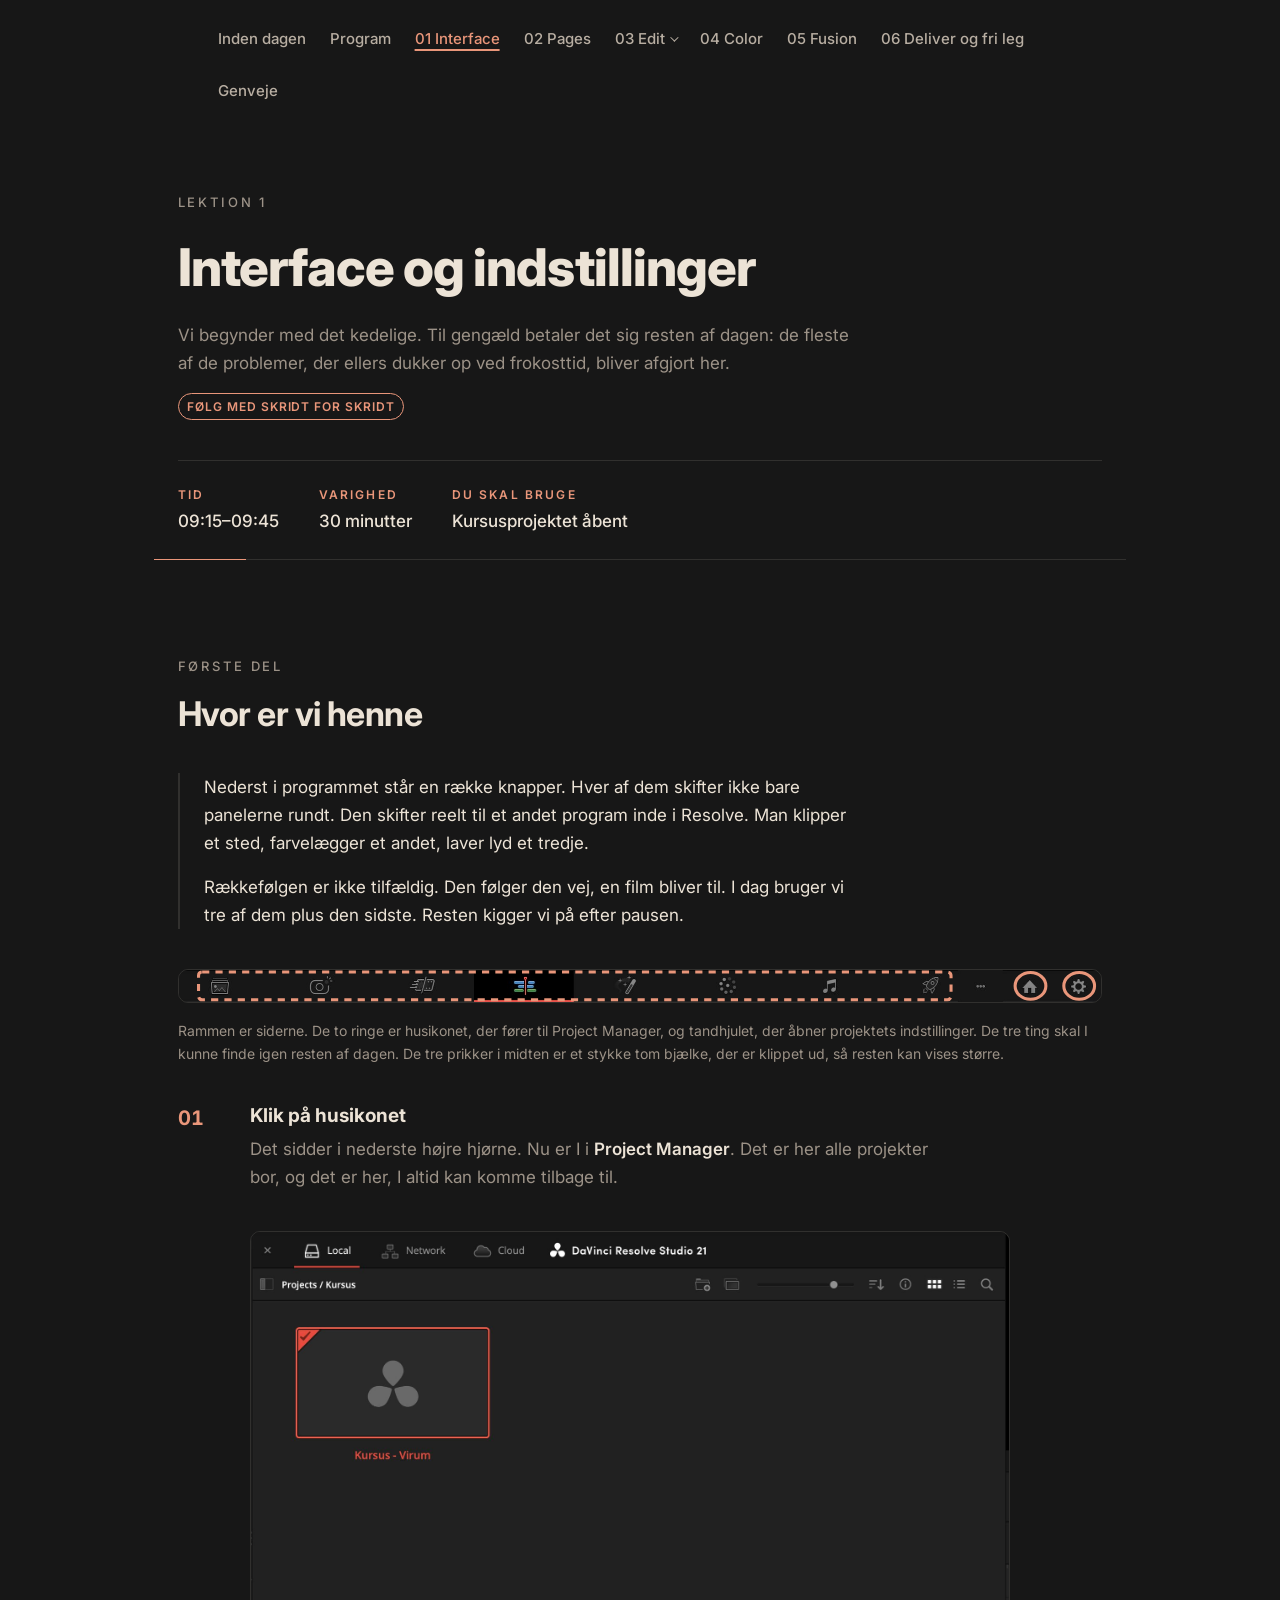
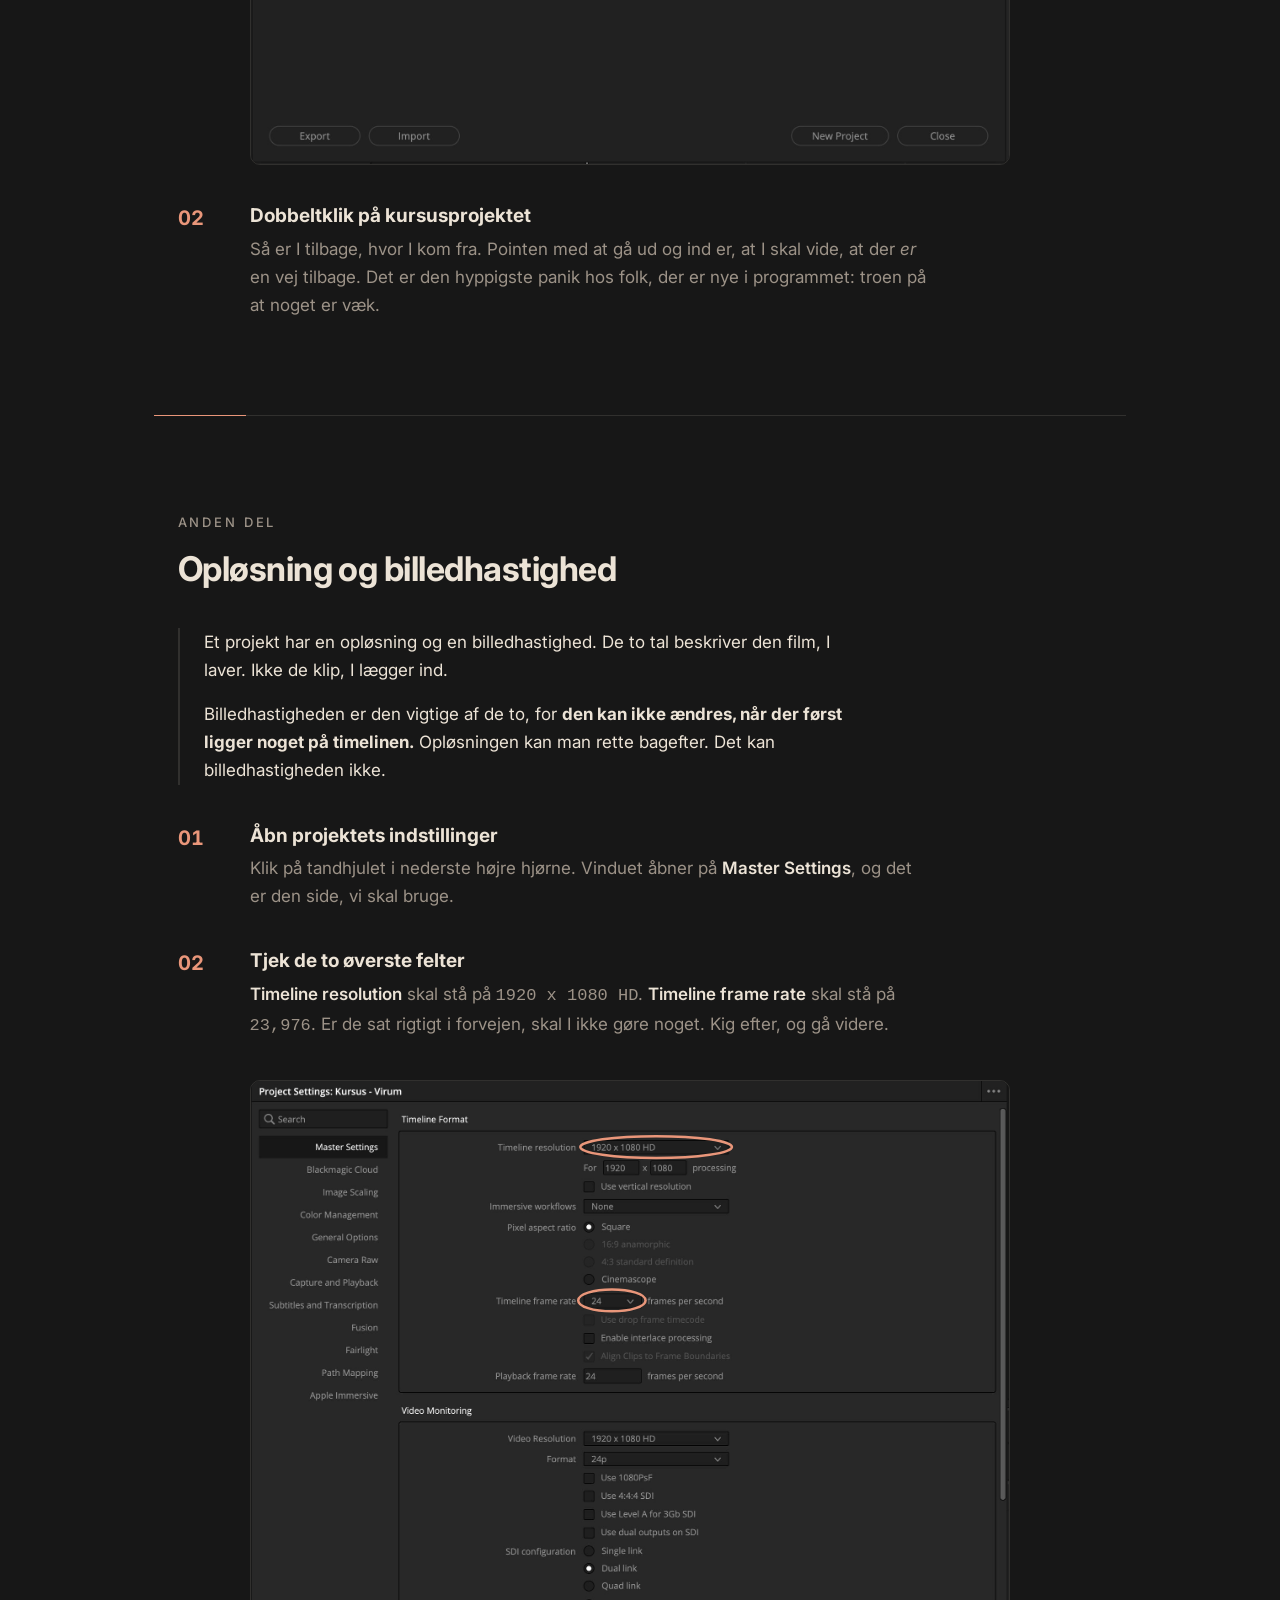
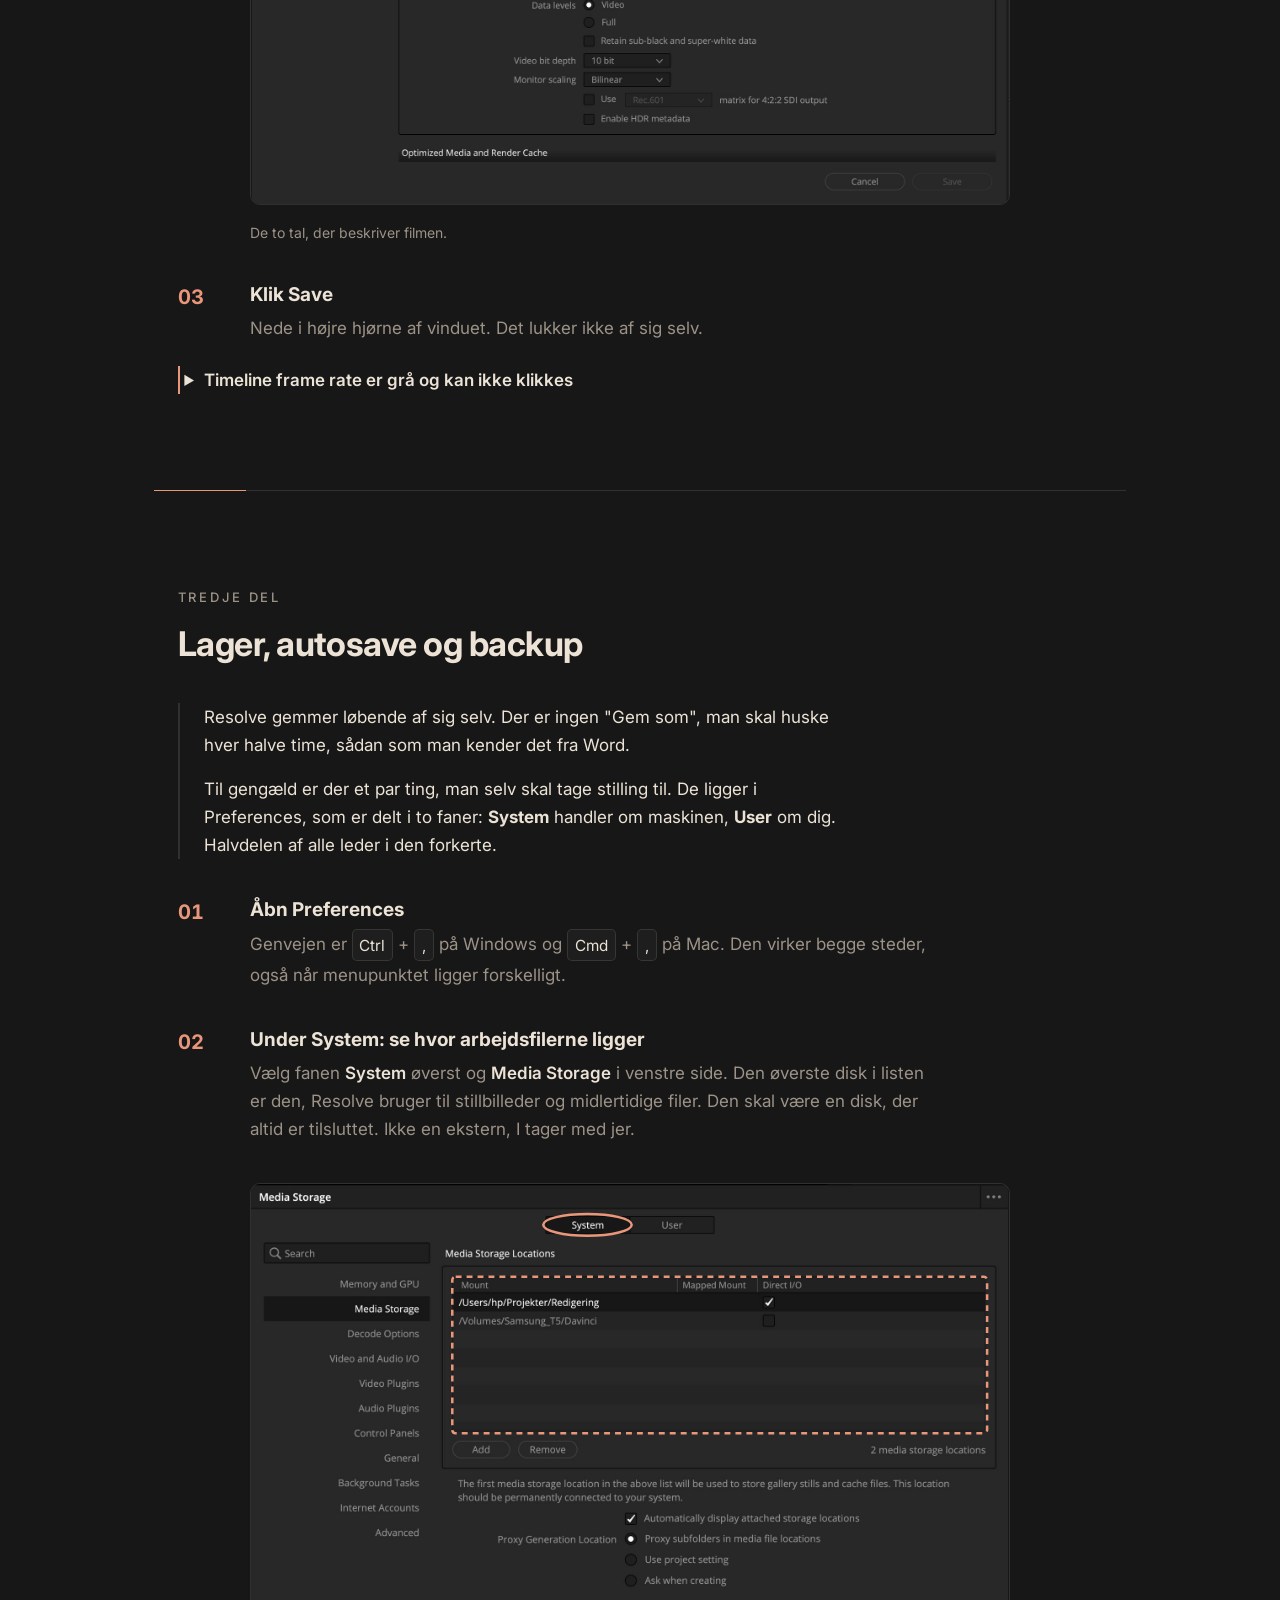
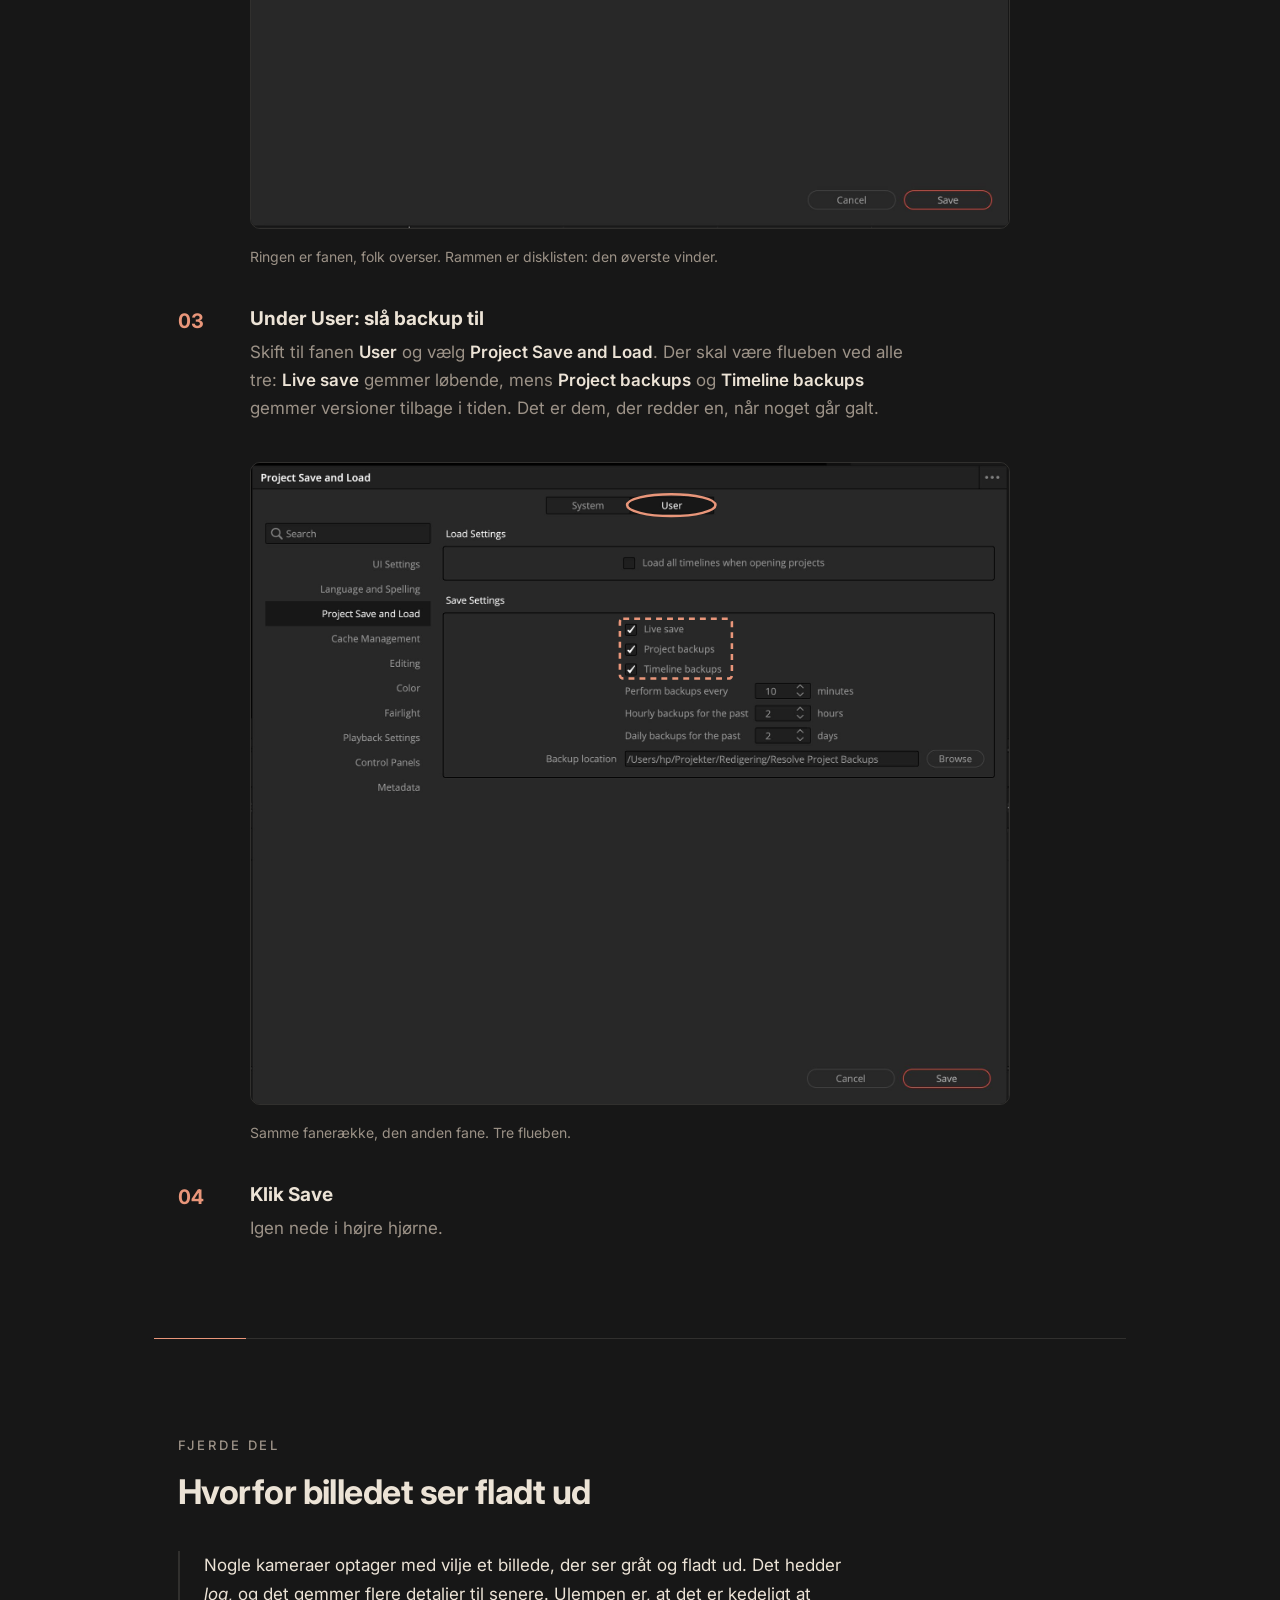
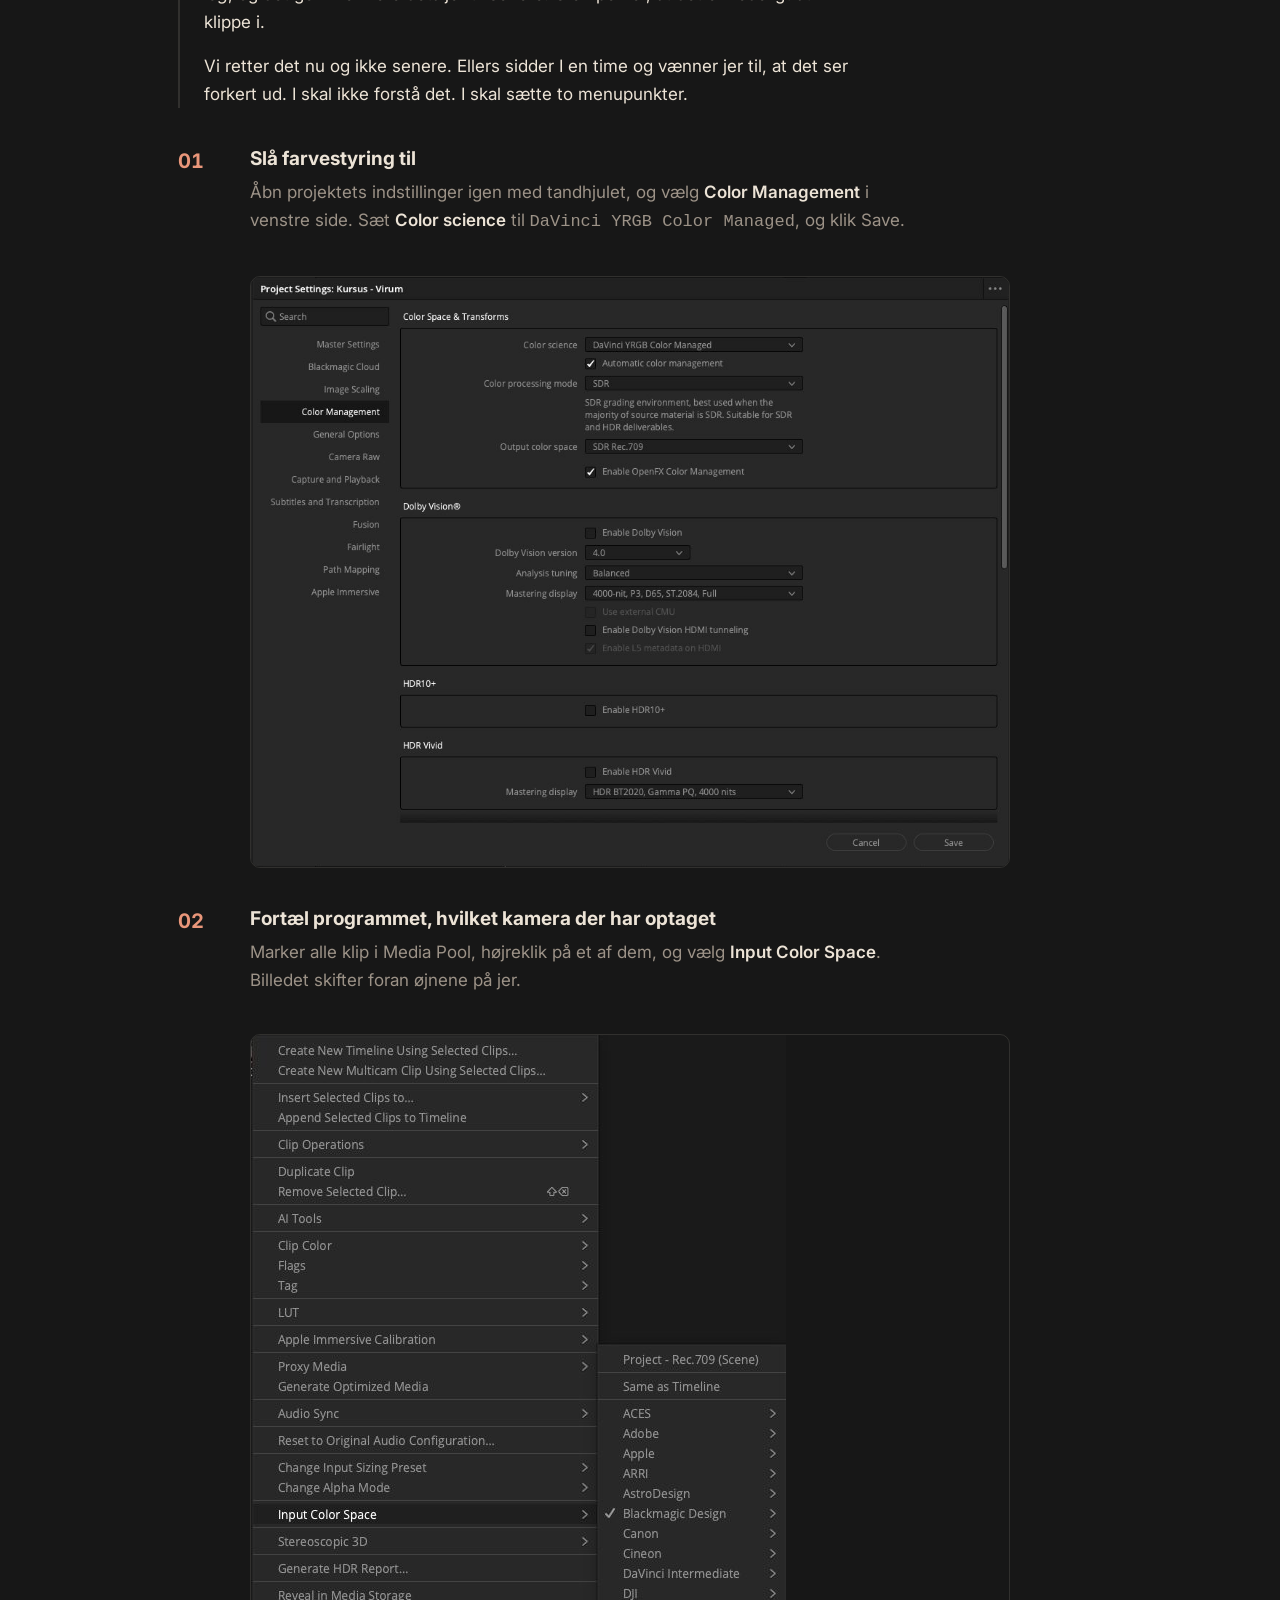
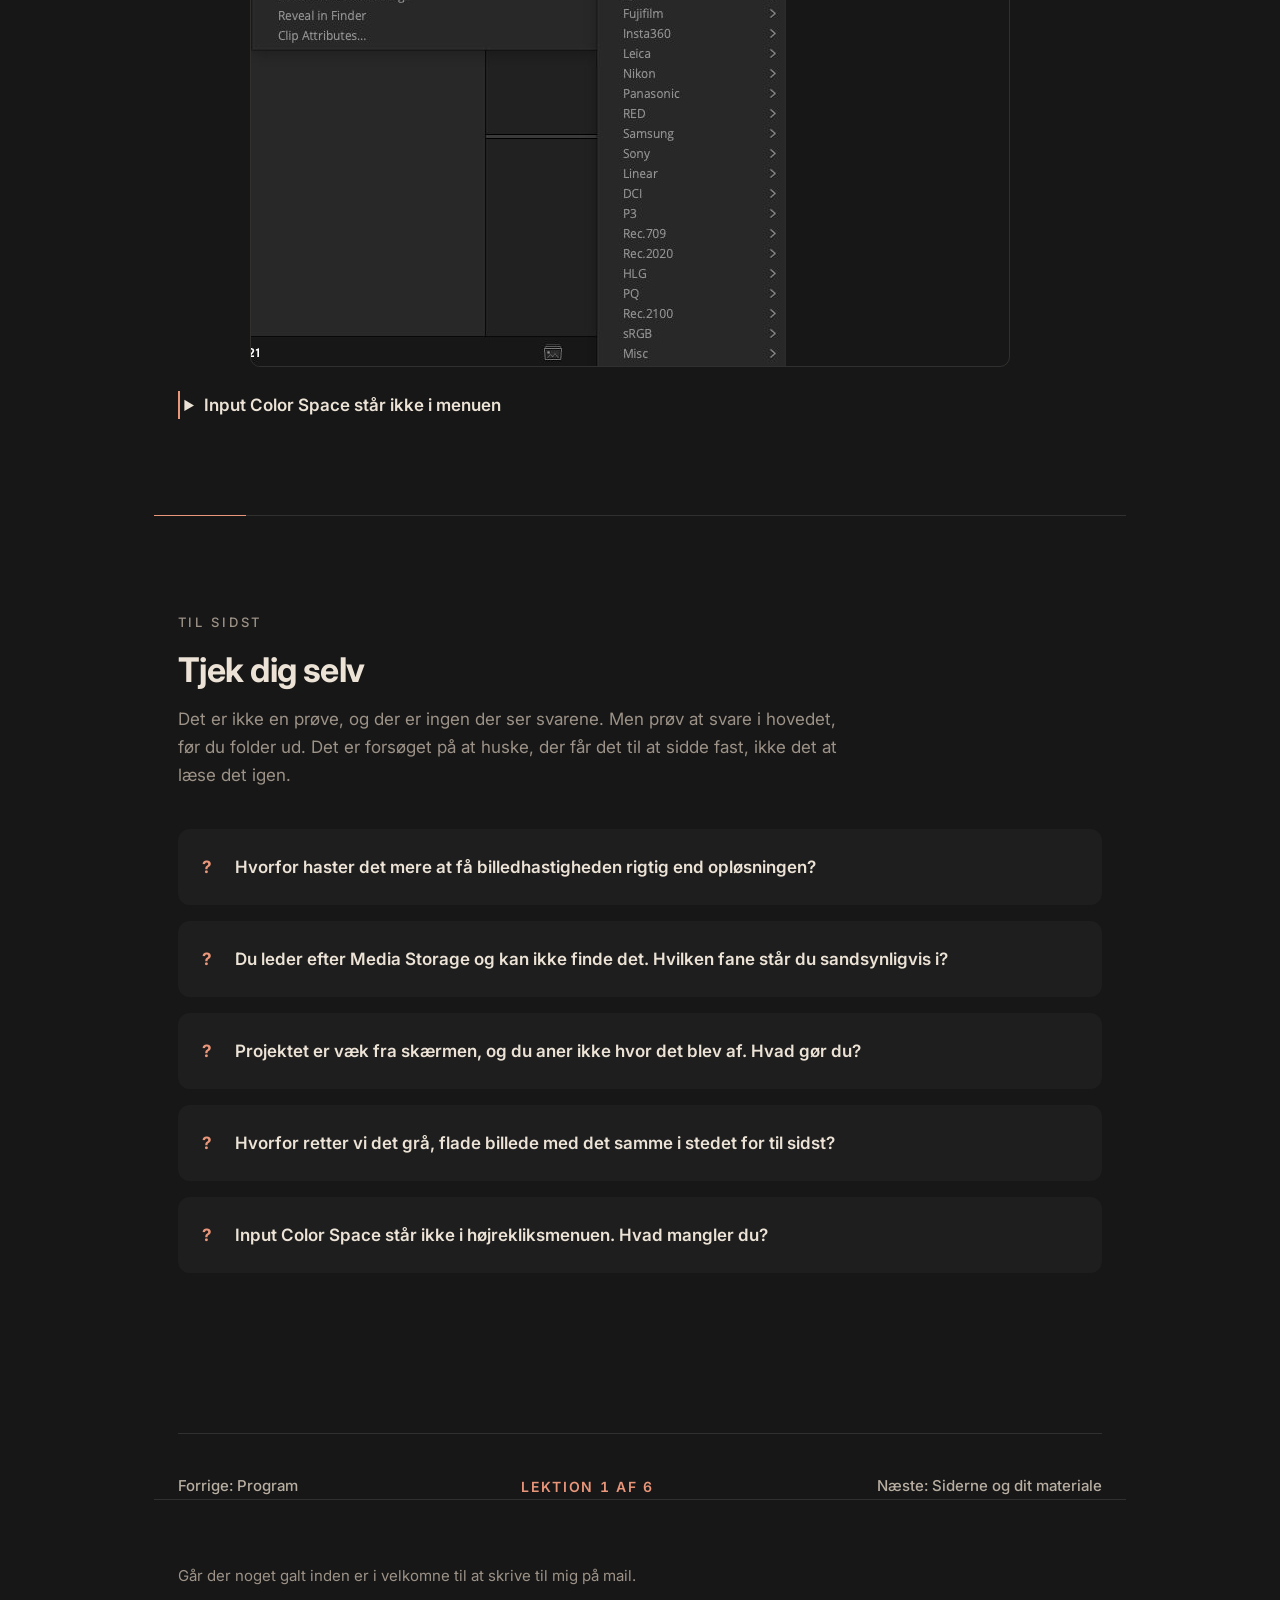
==== commit 53cb4569: "Saml sitet: gennemgående navigation, ikoner, og sidste rettelser Ny navigation på alle ti sider med " ====
--- a/lektion-1-interface.html
+++ b/lektion-1-interface.html
@@ -19,6 +19,21 @@
     <ul class="nav__list">
       <li><a class="nav__link" href="index.html">Inden dagen</a></li>
       <li><a class="nav__link" href="program.html">Program</a></li>
+      <li><a class="nav__link" href="lektion-1-interface.html" aria-current="page">01 Interface</a></li>
+      <li><a class="nav__link" href="lektion-2-siderne.html">02 Pages</a></li>
+      <li>
+        <details class="nav__fold">
+          <summary>03 Edit</summary>
+          <ul class="nav__sub">
+            <li><a href="lektion-3-edit.html">Edit L1 · De rå håndgreb</a></li>
+            <li><a href="lektion-3-edit-l2.html">Edit L2 · Udvidet</a></li>
+            <li><a href="lektion-3-edit-l3.html">Edit L3 · Composite</a></li>
+          </ul>
+        </details>
+      </li>
+      <li><a class="nav__link" href="lektion-4-color.html">04 Color</a></li>
+      <li><a class="nav__link" href="lektion-5-fusion.html">05 Fusion</a></li>
+      <li><a class="nav__link" href="lektion-6-eget-materiale.html">06 Deliver og fri leg</a></li>
       <li><a class="nav__link" href="program.html#genveje">Genveje</a></li>
     </ul>
   </div>
@@ -66,7 +81,7 @@
       <p>
         Nederst i programmet står en række knapper. Hver af dem skifter ikke bare
         panelerne rundt. Den skifter reelt til et andet program inde i Resolve.
-        Man klipper ét sted, farvelægger et andet, laver lyd et tredje.
+        Man klipper et sted, farvelægger et andet, laver lyd et tredje.
       </p>
       <p>
         Rækkefølgen er ikke tilfældig. Den følger den vej, en film bliver til.
@@ -437,12 +452,9 @@
 <!-- ===================================================================== -->
 <div class="wrap">
   <nav class="lesson-nav" aria-label="Mellem lektioner">
-    <span class="lesson-nav__spacer">Første lektion</span>
+    <a class="nav__link" href="program.html">Forrige: Program</a>
     <span class="lesson-nav__where">Lektion 1 af 6</span>
-    <a class="btn" href="program.html">
-      Tilbage til programmet
-      <svg class="btn__icon" viewBox="0 0 24 24" aria-hidden="true"><path d="M8.6 16.6 13.2 12 8.6 7.4 10 6l6 6-6 6z"/></svg>
-    </a>
+    <a class="nav__link" href="lektion-2-siderne.html">Næste: Siderne og dit materiale</a>
   </nav>
 </div>
 
--- a/css/style.css
+++ b/css/style.css
@@ -622,6 +622,18 @@
 .sked__name a { text-decoration: none; }
 .sked__name a:hover { text-decoration: underline; }
 
+/* Underordnet linje, til Edit L1/L2/L3 under selve Edit-blokken. Mindre luft,
+   ingen øverste streg, og navnet er ikke fremhævet, så de læses som en del af
+   blokken ovenfor og ikke som selvstændige punkter på linje med resten. */
+.sked__row--sub {
+  padding-block: var(--s2);
+  border-top: none;
+  grid-template-columns: 5.5rem 1fr;
+}
+.sked__row--sub .sked__name { font-size: 0.9375rem; font-weight: 500; color: var(--ink-dim); }
+.sked__row--sub .sked__name a { color: var(--ink); }
+.sked__row--sub .sked__time { font-weight: 500; color: var(--ink-dim); }
+
 .sked__note {
   margin: var(--s1) 0 0;
   max-width: var(--measure);
@@ -924,3 +936,144 @@
 
 /* Markerer om siden bruges på dagen. Arver .tag fra forsiden. */
 .pages__item .tag { margin-left: auto; flex: none; }
+
+/* --------------------------------------------------------------------------
+   Unfold: en stor, tydelig foldning til hele afsnit, ikke kun et FAQ-svar.
+   Bruges hvor pointen er at skjule facit for en øvelse, indtil man beder om
+   det: pilen er amber, fordi klikket er en handling, ikke bare struktur.
+   -------------------------------------------------------------------------- */
+
+.unfold {
+  margin-top: var(--s4);
+  border: 1px solid var(--line);
+  border-radius: 16px;
+  overflow: hidden;
+}
+
+.unfold > summary {
+  display: flex;
+  align-items: center;
+  gap: var(--s2);
+  padding: var(--s4);
+  cursor: pointer;
+  font-size: 1.125rem;
+  font-weight: 700;
+  color: var(--ink);
+  list-style: none;
+}
+.unfold > summary::-webkit-details-marker { display: none; }
+
+.unfold > summary::before {
+  content: "\25B6";
+  flex: none;
+  font-size: 0.7em;
+  color: var(--amber);
+  transition: transform 0.15s var(--ease);
+}
+.unfold[open] > summary::before { transform: rotate(90deg); }
+
+.unfold > summary:hover { color: var(--amber); }
+
+.unfold__note {
+  margin: 0 0 0 calc(0.7em + var(--s2));
+  font-size: 0.9375rem;
+  font-weight: 400;
+  color: var(--ink-dim);
+}
+
+.unfold__body { padding: 0 var(--s4) var(--s4); }
+
+/* --------------------------------------------------------------------------
+   Ideas: valgfrie forslag i en fri-leg-øvelse. Ikke en trinliste (der er
+   ingen rækkefølge eller facit), bare inspiration hvis nogen mangler retning.
+   -------------------------------------------------------------------------- */
+
+.ideas {
+  margin: var(--s3) 0 0;
+  padding-left: 1.2em;
+  max-width: var(--measure);
+  color: var(--ink-dim);
+}
+.ideas li { margin-bottom: var(--s2); }
+.ideas li:last-child { margin-bottom: 0; }
+.ideas strong { color: var(--ink); }
+
+/* --------------------------------------------------------------------------
+   Ikon foran en overskrift, når et emne har et sikkert match i assets/icons/.
+   Bruges sparsomt: kun ved et præcist tematisk match, se README.
+   -------------------------------------------------------------------------- */
+
+.heading-icon {
+  display: inline-block;
+  vertical-align: -5px;
+  margin-right: 0.3em;
+}
+
+/* --------------------------------------------------------------------------
+   Site-navigation, udvidet til at dække alle lektioner
+
+   "03 Edit" er tre sider, ikke én, så den bliver en dropdown i stedet for et
+   almindeligt link: <details>/<summary>, samme foldnings-mekanik som resten
+   af siden, ingen JavaScript. Det virker med både mus og touch, i modsætning
+   til en ren CSS-hover-løsning, som ikke virker på telefon.
+   -------------------------------------------------------------------------- */
+
+.nav__fold > summary {
+  display: inline-flex;
+  align-items: center;
+  gap: 0.35em;
+  cursor: pointer;
+  list-style: none;
+  color: var(--ink-soft);
+  font-size: 0.9375rem;
+  font-weight: 500;
+}
+.nav__fold > summary::-webkit-details-marker { display: none; }
+
+/* Lille pil, tegnet i CSS, ikke et ikon-billede. Vender når folden åbnes. */
+.nav__fold > summary::after {
+  content: "";
+  width: 0.4em;
+  height: 0.4em;
+  border-right: 1.5px solid currentColor;
+  border-bottom: 1.5px solid currentColor;
+  transform: rotate(45deg) translateY(-2px);
+  transition: transform 0.15s var(--ease);
+}
+.nav__fold[open] > summary::after { transform: rotate(-135deg) translateY(2px); }
+
+.nav__fold > summary:hover { color: var(--ink); }
+
+/* Aktiv tilstand: rust, ikke amber. At vise hvor man er, er struktur, ikke
+   en handling, samme regel som resten af navigationen. */
+.nav__fold[open] > summary,
+.nav__fold--active > summary { color: var(--rust); }
+
+/* Normalt flow, ikke position: absolute. Grunden er "åben som standard" på
+   Edit-siderne (se nav__fold--active): en absolut positioneret boks ville
+   flyde oven på sidens eget indhold i stedet for at skubbe det ned, når den
+   står åben permanent. Samme opførsel som alt andet foldbart på siden. */
+.nav__sub {
+  margin: var(--s2) 0 0;
+  padding: var(--s2);
+  max-width: 20rem;
+  background: var(--surface);
+  border: 1px solid var(--line);
+  border-radius: 12px;
+  list-style: none;
+}
+.nav__sub li + li { margin-top: 2px; }
+.nav__sub a {
+  display: block;
+  padding: 0.45em 0.6em;
+  border-radius: 6px;
+  color: var(--ink);
+  font-size: 0.9375rem;
+  text-decoration: none;
+}
+.nav__sub a:hover { color: var(--ink-soft); text-decoration: underline; }
+.nav__sub a[aria-current="page"] { color: var(--rust); font-weight: 600; }
+
+@media (max-width: 720px) {
+  .nav__sub { margin-top: var(--s1); border: none; padding: 0 0 0 var(--s3); }
+}
